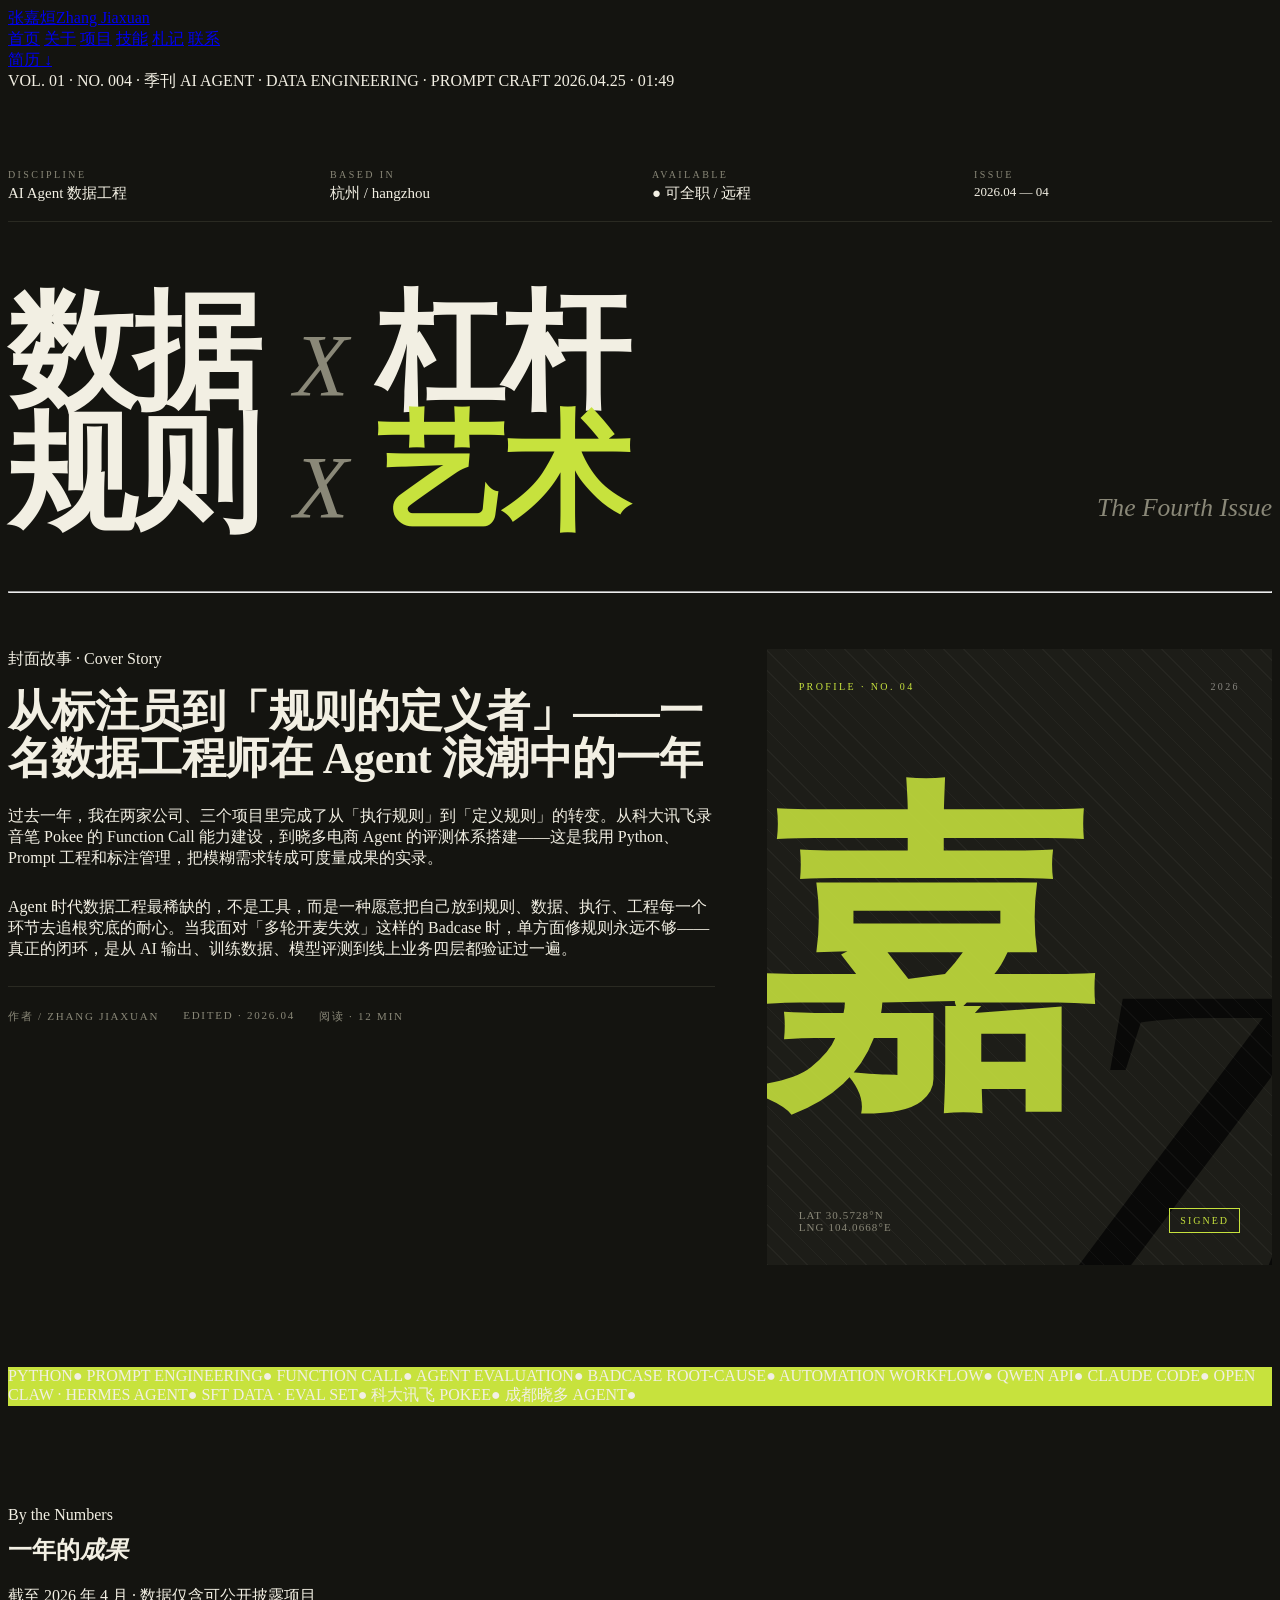
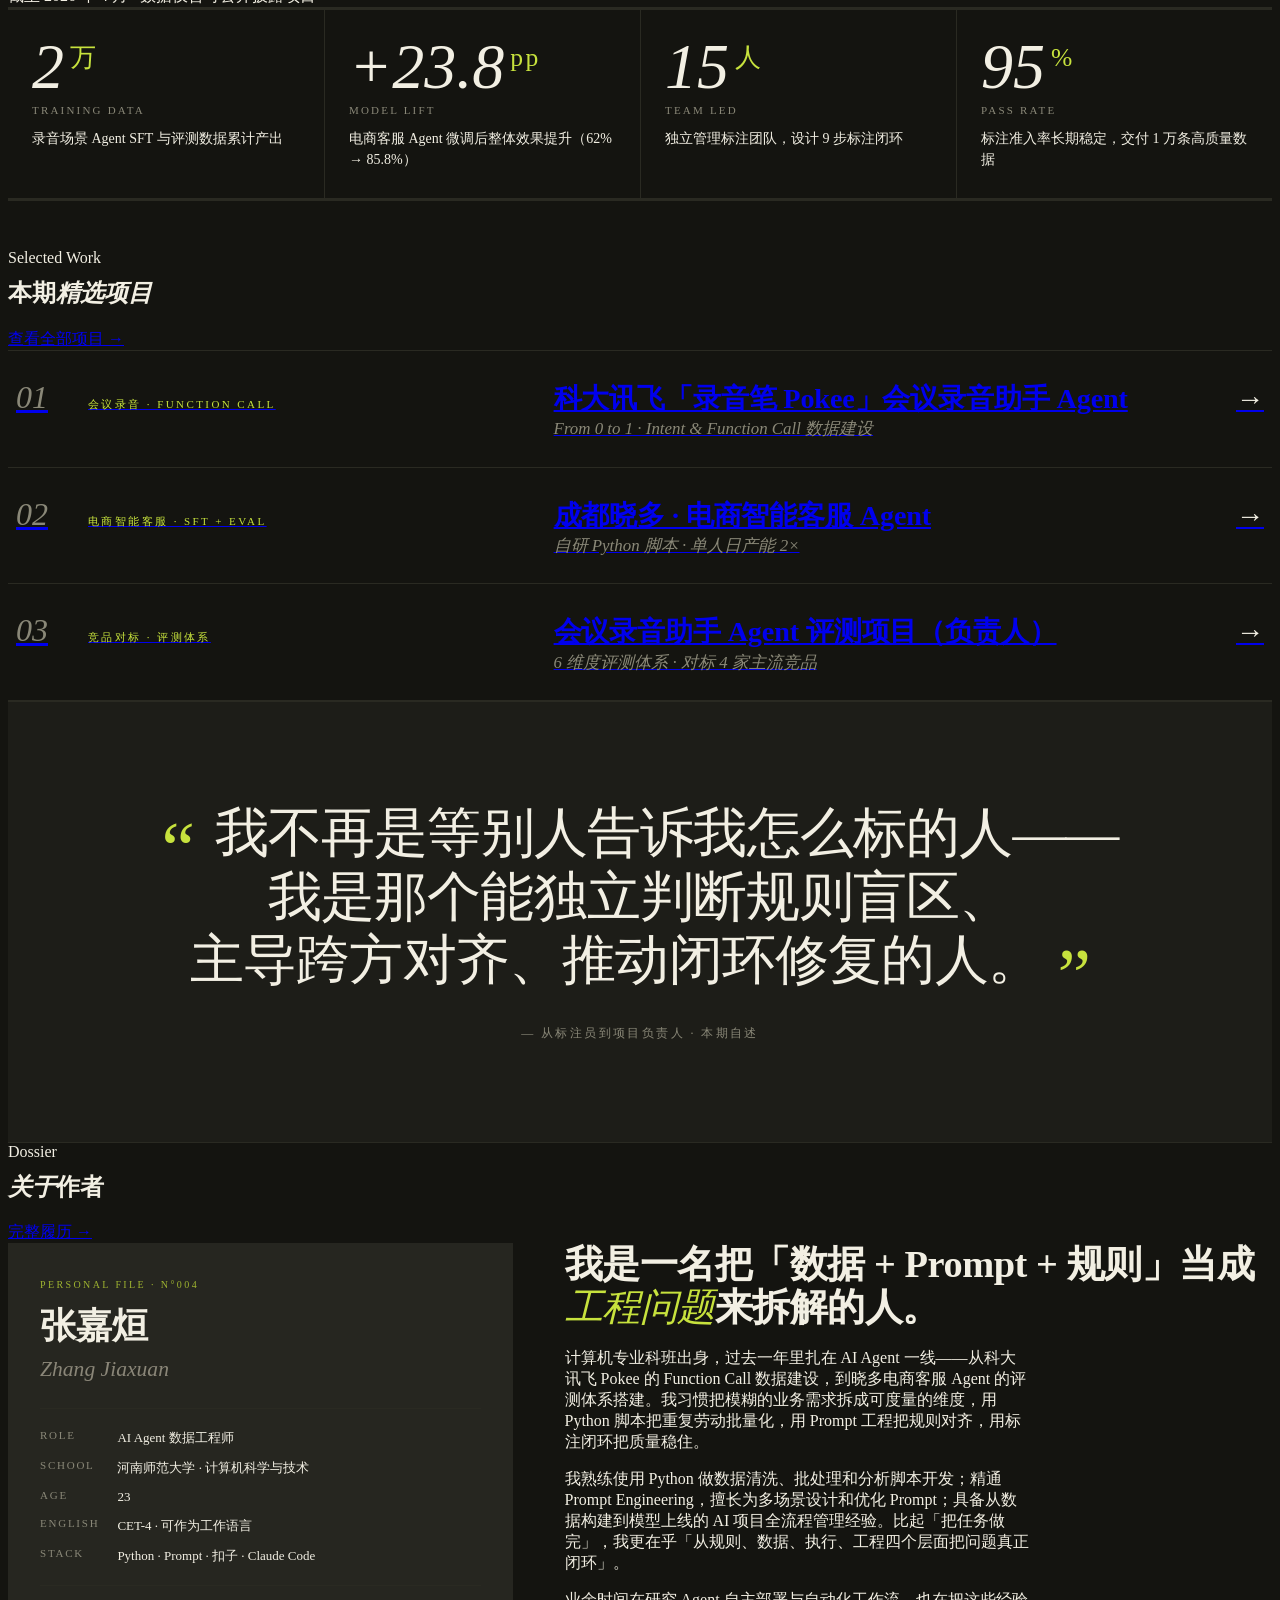
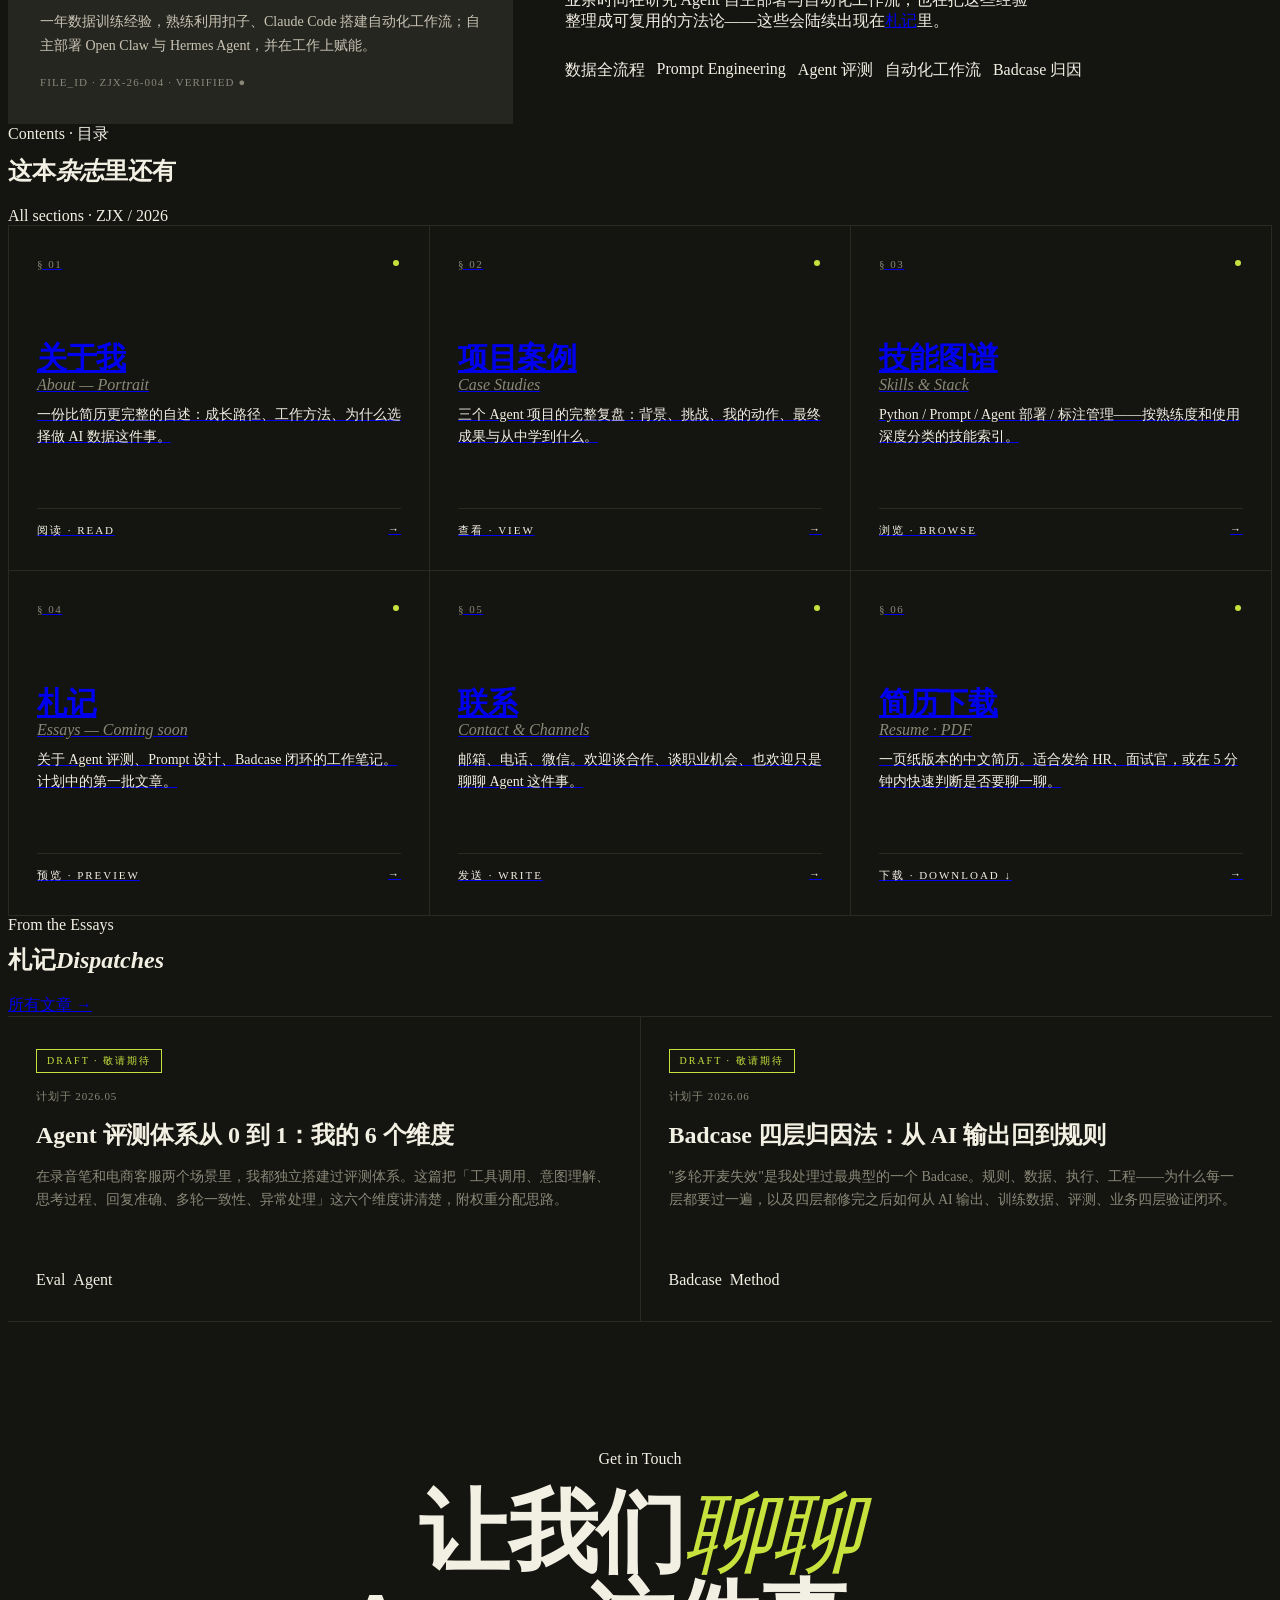
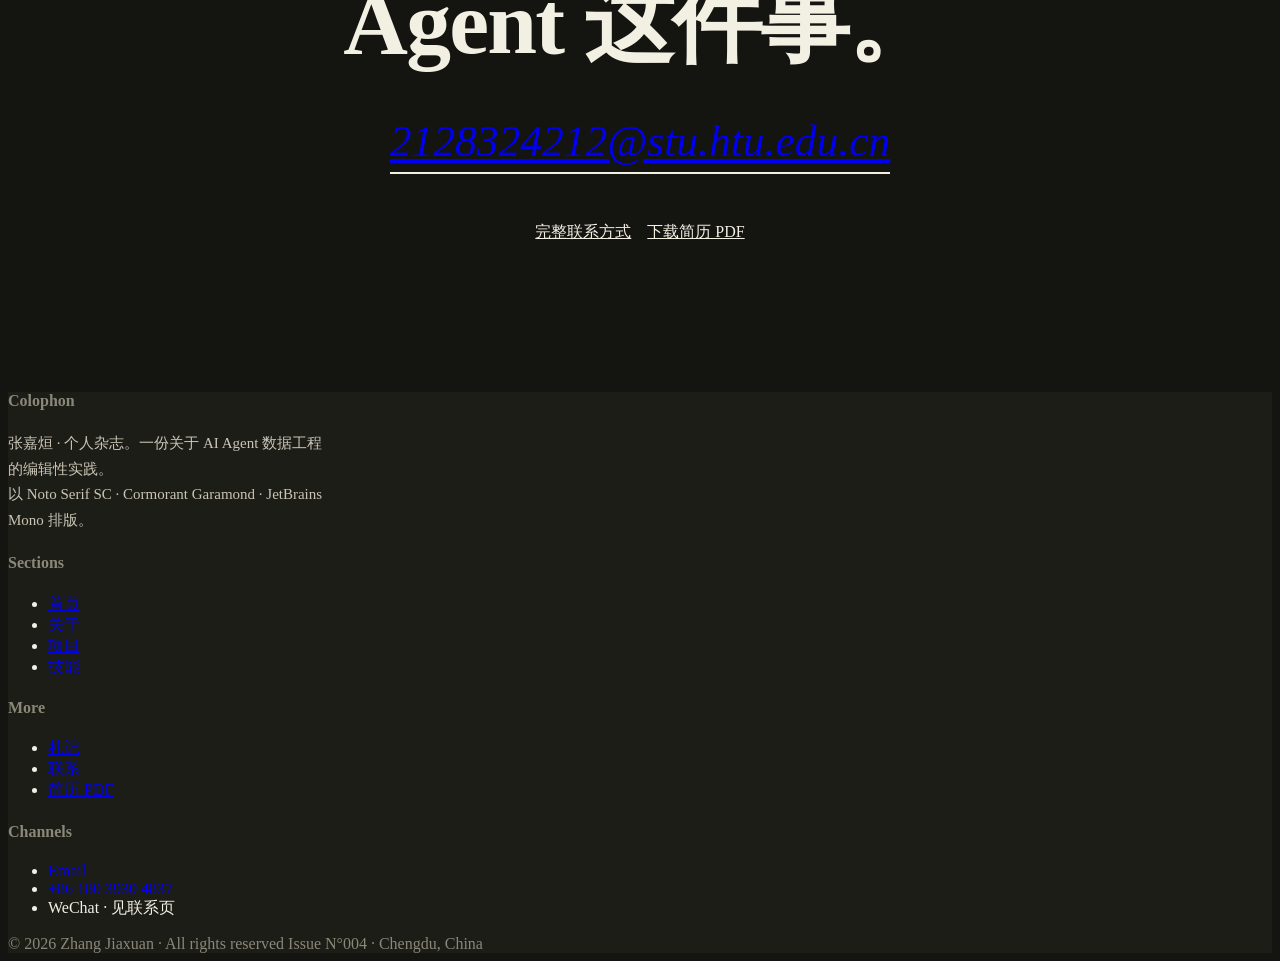
==== index.html @ 05a73923 "first commit" ====
<!DOCTYPE html><html data-src-ver="daa9449d" lang="zh-CN"><head>


<meta charset="UTF-8">
<meta name="viewport" content="width=device-width, initial-scale=1.0">
<title>张嘉烜 · ZHANG JIAXUAN — AI Agent 数据工程师</title>
<link rel="stylesheet" href="shared/site.css">
<!-- Extra font weights & a press-style condensed for the "Press" typographic mood -->
<link rel="preconnect" href="https://fonts.googleapis.com">
<link href="https://fonts.googleapis.com/css2?family=Oswald:wght@400;500;600;700&amp;family=Playfair+Display:ital,wght@0,400;0,600;0,800;0,900;1,400;1,600&amp;display=swap" rel="stylesheet">
<style>
  /* ===== Tweakable theme modes ===== */

  /* Palettes — rebind --accent, --paper, --paper-2, --ink via body[data-palette] */
  body[data-palette="vermilion"] { --accent: #c8422a; --accent-ink:#8a2a17; --paper:#f4f0e8; --paper-2:#ebe5d7; --paper-3:#dfd7c4; --ink:#111110; --rule:#1a1a18; --muted:#6b6658; }
  body[data-palette="cobalt"]    { --accent: #1e45b8; --accent-ink:#122a7a; --paper:#f1efe9; --paper-2:#e5e3db; --paper-3:#d6d3c8; --ink:#0e1020; --rule:#1a1d30; --muted:#5f6170; }
  body[data-palette="chartreuse"]{ --accent: #c7e23d; --accent-ink:#9eb330; --paper:#141410; --paper-2:#1d1d18; --paper-3:#262620; --ink:#f2efe3; --rule:#2a2a22; --muted:#8a8878; }
  body[data-palette="sepia"]     { --accent: #a06a2c; --accent-ink:#6f471b; --paper:#efe7d6; --paper-2:#e3d9c2; --paper-3:#d6c9ac; --ink:#2a1f10; --rule:#3a2b18; --muted:#7a6a4a; }
  body[data-palette="chartreuse"] ::selection { background: var(--accent); color: var(--ink); }

  /* Chartreuse is a dark mode — flip body bg, footer, dossier-card etc */
  body[data-palette="chartreuse"] { background: var(--paper); color: var(--ink); }
  body[data-palette="chartreuse"] .masthead { background: var(--paper); border-bottom-color: var(--rule); }
  body[data-palette="chartreuse"] .issue-bar { background: var(--paper); border-bottom-color: var(--rule); }
  body[data-palette="chartreuse"] .pull-quote { background: var(--paper-2); }
  body[data-palette="chartreuse"] .ticker { background: var(--accent); color: var(--ink); }
  body[data-palette="chartreuse"] .ticker-track .dot { color: var(--ink); }
  body[data-palette="chartreuse"] .dossier-card { background: var(--paper-3); color: var(--ink); }
  body[data-palette="chartreuse"] .dossier-card .kicker { color: var(--accent-ink); }
  body[data-palette="chartreuse"] .dossier-card .meta-row { border-color: var(--rule); color: var(--ink); }
  body[data-palette="chartreuse"] .dossier-card .meta-row .k { color: var(--muted); }
  body[data-palette="chartreuse"] .dossier-card .mono-small { color: var(--muted); }
  body[data-palette="chartreuse"] .site-footer { background: var(--paper-2); color: var(--ink); border-top-color: var(--rule); }
  body[data-palette="chartreuse"] .site-footer .footer-grid h4 { color: var(--muted); }
  body[data-palette="chartreuse"] .site-footer .footer-bottom { color: var(--muted); border-top-color: var(--rule); }
  body[data-palette="chartreuse"] .feature-visual { background: var(--paper-2); color: var(--ink); }
  body[data-palette="chartreuse"] .feature-visual .bottom-meta { color: var(--muted); }
  body[data-palette="chartreuse"] .btn { border-color: var(--ink); color: var(--ink); }
  body[data-palette="chartreuse"] .btn:hover { background: var(--ink); color: var(--paper); }
  body[data-palette="chartreuse"] .tag.solid { background: var(--ink); color: var(--paper); }

  /* ===== Typographic moods ===== */
  /* editorial — default (set above), do nothing */
  body[data-type-mood="press"] {
    --serif-sc: 'Noto Serif SC','Songti SC',serif;
    --serif-en: 'Playfair Display','Times New Roman',serif;
  }
  body[data-type-mood="press"] .display,
  body[data-type-mood="press"] .headline,
  body[data-type-mood="press"] .section-title,
  body[data-type-mood="press"] .cover-title h1,
  body[data-type-mood="press"] .page-hero h1,
  body[data-type-mood="press"] .contact-cta h2 {
    font-weight: 900;
    letter-spacing: -0.04em;
    font-stretch: condensed;
  }
  body[data-type-mood="press"] .eyebrow,
  body[data-type-mood="press"] .nav,
  body[data-type-mood="press"] .issue-bar,
  body[data-type-mood="press"] .nav-cta,
  body[data-type-mood="press"] .btn,
  body[data-type-mood="press"] .tag,
  body[data-type-mood="press"] .mono-label,
  body[data-type-mood="press"] .ticker {
    font-family: 'Oswald', var(--sans) !important;
    font-weight: 600;
    letter-spacing: 0.16em;
  }

  body[data-type-mood="minimal"] .display,
  body[data-type-mood="minimal"] .headline,
  body[data-type-mood="minimal"] .section-title,
  body[data-type-mood="minimal"] .cover-title h1,
  body[data-type-mood="minimal"] .page-hero h1,
  body[data-type-mood="minimal"] .contact-cta h2 {
    font-weight: 300 !important;
    letter-spacing: -0.01em;
  }
  body[data-type-mood="minimal"] .sub-headline,
  body[data-type-mood="minimal"] .feature-copy h2,
  body[data-type-mood="minimal"] .dossier-copy h3,
  body[data-type-mood="minimal"] .index-card h3,
  body[data-type-mood="minimal"] .story .story-title {
    font-weight: 400 !important;
  }
  body[data-type-mood="minimal"] .body-text,
  body[data-type-mood="minimal"] .lede {
    font-weight: 300 !important;
  }
  body[data-type-mood="minimal"] .section { padding: clamp(72px,12vw,180px) 0; }
  body[data-type-mood="minimal"] .cover { padding: clamp(60px,9vw,120px) 0 clamp(72px,10vw,160px); }

  /* ===== Cover drama levels ===== */
  /* 'loud' = defaults. 'hushed' mutes the giant 嘉, simpler cover visual. */
  body[data-drama="hushed"] .feature-visual .cn-char { opacity: 0.18; font-size: clamp(100px, 18vw, 240px); }
  body[data-drama="hushed"] .feature-visual .giant-initial { display: none; }
  body[data-drama="hushed"] .ticker-track { animation-duration: 90s; }
  body[data-drama="hushed"] .drop-cap::first-letter { font-size: 3.4em; color: var(--ink); padding: 8px 10px 0 0; }
  body[data-drama="hushed"] .pull-quote blockquote { font-weight: 400; font-size: clamp(26px,3.2vw,48px); }
  body[data-drama="hushed"] .cover-title h1 { font-size: clamp(44px, 8vw, 130px); font-weight: 700; }

  /* 'operatic' = crank the visual volume */
  body[data-drama="operatic"] .feature-visual .cn-char { font-size: clamp(180px, 34vw, 420px); opacity: 1; color: var(--accent); }
  body[data-drama="operatic"] .feature-visual .giant-initial { font-size: clamp(260px, 50vw, 560px); color: var(--accent); mix-blend-mode: screen; }
  body[data-drama="operatic"] .cover-title h1 { font-size: clamp(64px, 12vw, 220px); letter-spacing: -0.03em; font-weight: 900; }
  body[data-drama="operatic"] .display, body[data-drama="operatic"] .headline {  letter-spacing: -0.03em; }
  body[data-drama="operatic"] .ticker { background: var(--accent); color: var(--ink); }
  body[data-drama="operatic"] .ticker-track { animation-duration: 22s; }
  body[data-drama="operatic"] .ticker-track .dot { color: var(--ink); }
  body[data-drama="operatic"] .pull-quote blockquote { font-size: clamp(40px,5.4vw,88px); font-weight: 600; }
  body[data-drama="operatic"] .cover-title h1::before {
    content: '';
    display: block;
    width: 120px; height: 10px; background: var(--accent);
    margin-bottom: 24px;
  }
  body[data-drama="operatic"] .section-header .section-title::after {
    content: ' ●';
    color: var(--accent);
  }

  /* ----- Home-specific ----- */
  .cover {
    padding: clamp(32px, 6vw, 80px) 0 clamp(48px, 8vw, 120px);
    position: relative;
  }
  .cover-meta {
    display: grid;
    grid-template-columns: repeat(4, 1fr);
    gap: 24px;
    padding-bottom: 18px;
    margin-bottom: 32px;
    border-bottom: 1px solid var(--rule);
  }
  .cover-meta .cell {
    display: flex;
    flex-direction: column;
    gap: 4px;
  }
  .cover-meta .label {
    font-family: var(--sans);
    font-size: 10px;
    letter-spacing: 0.24em;
    text-transform: uppercase;
    color: var(--muted);
  }
  .cover-meta .val {
    font-family: var(--serif-sc);
    font-size: 15px;
    font-weight: 500;
  }
  .cover-meta .val.mono { font-family: var(--mono); font-size: 13px; }
  @media (max-width: 780px) {
    .cover-meta { grid-template-columns: repeat(2, 1fr); gap: 14px; }
  }

  .cover-title {
    display: grid;
    grid-template-columns: 1fr auto;
    align-items: end;
    gap: 32px;
    padding: clamp(20px, 3vw, 40px) 0 clamp(24px, 4vw, 48px);
  }
  .cover-title h1 {
    font-family: var(--serif-sc);
    font-weight: 900;
    font-size: clamp(56px, 10vw, 180px);
    line-height: 0.95;
    letter-spacing: -0.02em;
    margin: 0;
    white-space: nowrap;
  }
  .cover-title h1 .line {
    display: block;
    white-space: nowrap;
  }
  .cover-title h1 .accent-text { color: var(--accent); }
  .cover-title h1 em {
    font-family: var(--serif-en);
    font-style: italic;
    font-weight: 500;
    letter-spacing: -0.02em;
    font-size: 0.7em;
    color: var(--muted);
    padding-left: 0.06em;
  }
  .cover-title .side {
    display: flex;
    flex-direction: column;
    align-items: flex-end;
    gap: 14px;
    padding-bottom: 12px;
  }
  .cover-title .edition {
    font-family: var(--serif-en);
    font-weight: 500;
    font-style: italic;
    font-size: clamp(22px, 2vw, 36px);
    color: var(--muted);
  }
  @media (max-width: 780px) {
    .cover-title { grid-template-columns: 1fr; gap: 16px; }
    .cover-title .side { align-items: flex-start; }
  }

  .feature {
    display: grid;
    grid-template-columns: 7fr 5fr;
    gap: clamp(28px, 4vw, 64px);
    padding-top: clamp(24px, 4vw, 48px);
  }
  @media (max-width: 900px) {
    .feature { grid-template-columns: 1fr; }
  }
  .feature-visual {
    position: relative;
    aspect-ratio: 4 / 5;
    background: var(--ink);
    color: var(--paper);
    padding: 32px;
    overflow: hidden;
    display: flex;
    flex-direction: column;
    justify-content: space-between;
  }
  .feature-visual::before {
    content: '';
    position: absolute;
    inset: 0;
    background:
      repeating-linear-gradient(
        45deg,
        rgba(244, 240, 232, 0.04) 0 1px,
        transparent 1px 14px
      );
    pointer-events: none;
  }
  .feature-visual .badge {
    font-family: var(--sans);
    font-size: 10px;
    letter-spacing: 0.24em;
    text-transform: uppercase;
    color: var(--accent);
    font-weight: 500;
  }
  .feature-visual .giant-initial {
    font-family: var(--serif-en);
    font-weight: 400;
    font-style: italic;
    font-size: clamp(200px, 40vw, 460px);
    line-height: 0.78;
    letter-spacing: -0.05em;
    color: var(--paper);
    position: absolute;
    right: -20px;
    bottom: -60px;
    mix-blend-mode: difference;
    z-index: 1;
  }
  .feature-visual .cn-char {
    font-family: var(--serif-sc);
    font-weight: 900;
    font-size: clamp(140px, 28vw, 340px);
    line-height: 0.85;
    letter-spacing: -0.02em;
    color: var(--accent);
    position: absolute;
    left: -12px;
    top: 50%;
    transform: translateY(-50%);
    z-index: 0;
    opacity: 0.88;
  }
  .feature-visual .bottom-meta {
    position: relative;
    z-index: 2;
    display: flex;
    justify-content: space-between;
    align-items: flex-end;
    font-family: var(--mono);
    font-size: 11px;
    letter-spacing: 0.1em;
    color: rgba(244, 240, 232, 0.7);
  }
  .feature-visual .stamp {
    border: 1px solid var(--accent);
    color: var(--accent);
    padding: 6px 10px;
    font-family: var(--sans);
    font-size: 10px;
    letter-spacing: 0.2em;
    text-transform: uppercase;
  }

  .feature-copy .eyebrow { margin-bottom: 18px; display: block; }
  .feature-copy h2 {
    font-family: var(--serif-sc);
    font-weight: 700;
    font-size: clamp(32px, 3.4vw, 52px);
    line-height: 1.08;
    letter-spacing: -0.012em;
    margin: 0 0 24px;
  }
  .feature-copy .lede { margin-bottom: 28px; }
  .feature-copy .body-text { column-count: 1; }
  .feature-copy .byline {
    display: flex;
    gap: 24px;
    flex-wrap: wrap;
    padding-top: 22px;
    margin-top: 26px;
    border-top: 1px solid var(--rule);
    font-family: var(--sans);
    font-size: 11px;
    letter-spacing: 0.16em;
    text-transform: uppercase;
    color: var(--muted);
  }

  /* ----- Stats strip ----- */
  .stats {
    display: grid;
    grid-template-columns: repeat(4, 1fr);
    gap: 0;
    border-top: 3px solid var(--rule);
    border-bottom: 3px solid var(--rule);
  }
  .stat {
    padding: 28px 24px;
    border-left: 1px solid var(--rule);
    display: flex;
    flex-direction: column;
    gap: 8px;
  }
  .stat:first-child { border-left: 0; }
  .stat .num {
    font-family: var(--serif-en);
    font-weight: 500;
    font-style: italic;
    font-size: clamp(48px, 5vw, 84px);
    line-height: 0.9;
    color: var(--ink);
  }
  .stat .num sup {
    font-size: 0.4em;
    font-style: normal;
    font-family: var(--sans);
    font-weight: 400;
    letter-spacing: 0.1em;
    color: var(--accent);
    vertical-align: super;
    margin-left: 6px;
  }
  .stat .label {
    font-family: var(--sans);
    font-size: 11px;
    letter-spacing: 0.2em;
    text-transform: uppercase;
    color: var(--muted);
  }
  .stat .desc {
    font-family: var(--serif-sc);
    font-size: 14px;
    color: var(--ink);
    margin-top: 4px;
    line-height: 1.5;
  }
  @media (max-width: 780px) {
    .stats { grid-template-columns: repeat(2, 1fr); }
    .stat { border-left: 1px solid var(--rule); }
    .stat:nth-child(2n+1) { border-left: 0; }
    .stat:nth-child(3), .stat:nth-child(4) { border-top: 1px solid var(--rule); }
  }

  /* ----- Features list (projects preview) ----- */
  .stories .story {
    display: grid;
    grid-template-columns: auto 2fr 3fr auto;
    align-items: baseline;
    gap: 32px;
    padding: 28px 0;
    border-top: 1px solid var(--rule);
    transition: background 0.2s;
    position: relative;
  }
  .stories .story:hover { background: var(--paper-2); }
  .stories .story:hover .story-title { color: var(--accent); }
  .stories .story:last-child { border-bottom: 1px solid var(--rule); }
  .story .idx {
    font-family: var(--serif-en);
    font-style: italic;
    font-weight: 500;
    font-size: 32px;
    color: var(--muted);
    min-width: 40px;
    padding-left: 8px;
  }
  .story .cat {
    font-family: var(--sans);
    font-size: 11px;
    letter-spacing: 0.22em;
    text-transform: uppercase;
    color: var(--accent);
    font-weight: 500;
  }
  .story .story-title {
    font-family: var(--serif-sc);
    font-weight: 600;
    font-size: clamp(22px, 2.2vw, 32px);
    line-height: 1.15;
    letter-spacing: -0.005em;
    transition: color 0.2s;
  }
  .story .story-title .sub {
    display: block;
    font-family: var(--serif-en);
    font-style: italic;
    font-weight: 400;
    font-size: 0.6em;
    color: var(--muted);
    margin-top: 4px;
    letter-spacing: 0;
  }
  .story .chev {
    font-family: var(--serif-en);
    font-size: 28px;
    padding-right: 8px;
    color: var(--ink);
    transition: transform 0.3s;
  }
  .stories .story:hover .chev { transform: translateX(6px); color: var(--accent); }
  @media (max-width: 900px) {
    .stories .story { grid-template-columns: auto 1fr auto; gap: 18px; }
    .stories .story .cat { grid-column: 2; }
  }

  /* ----- Pull quote ----- */
  .pull-quote {
    padding: clamp(48px, 8vw, 100px) 0;
    border-top: 1px solid var(--rule);
    border-bottom: 1px solid var(--rule);
    background: var(--paper-2);
  }
  .pull-quote blockquote {
    max-width: 1100px;
    margin: 0 auto;
    padding: 0 var(--gutter);
    font-family: var(--serif-sc);
    font-weight: 500;
    font-size: clamp(32px, 4.2vw, 68px);
    line-height: 1.18;
    letter-spacing: -0.015em;
    text-align: center;
    text-wrap: balance;
  }
  .pull-quote blockquote::before {
    content: '“';
    font-family: var(--serif-en);
    color: var(--accent);
    font-size: 1.4em;
    line-height: 0;
    vertical-align: -0.3em;
    margin-right: 8px;
  }
  .pull-quote blockquote::after {
    content: '”';
    font-family: var(--serif-en);
    color: var(--accent);
    font-size: 1.4em;
    line-height: 0;
    vertical-align: -0.3em;
    margin-left: 4px;
  }
  .pull-quote cite {
    display: block;
    margin-top: 32px;
    text-align: center;
    font-family: var(--sans);
    font-size: 12px;
    letter-spacing: 0.2em;
    text-transform: uppercase;
    color: var(--muted);
    font-style: normal;
  }
  .pull-quote cite::before { content: '— '; }

  /* ----- Dossier / About Card ----- */
  .dossier {
    display: grid;
    grid-template-columns: 5fr 7fr;
    gap: clamp(28px, 4vw, 64px);
    align-items: start;
  }
  @media (max-width: 900px) { .dossier { grid-template-columns: 1fr; } }
  .dossier-card {
    background: var(--ink);
    color: var(--paper);
    padding: 36px 32px;
    position: relative;
  }
  .dossier-card .kicker {
    font-family: var(--sans);
    font-size: 10px;
    letter-spacing: 0.24em;
    text-transform: uppercase;
    color: var(--accent);
    margin-bottom: 18px;
  }
  .dossier-card h3 {
    font-family: var(--serif-sc);
    font-weight: 700;
    font-size: 36px;
    line-height: 1.05;
    margin: 0 0 16px;
  }
  .dossier-card .meta-row {
    display: grid;
    grid-template-columns: auto 1fr;
    gap: 12px 18px;
    padding: 20px 0;
    border-top: 1px solid #2a2a28;
    border-bottom: 1px solid #2a2a28;
    font-family: var(--sans);
    font-size: 13px;
    color: var(--paper);
    margin: 24px 0;
  }
  .dossier-card .meta-row .k {
    font-size: 11px;
    letter-spacing: 0.16em;
    text-transform: uppercase;
    color: #8a8678;
  }
  .dossier-card .mono-small {
    font-family: var(--mono);
    font-size: 11px;
    color: #8a8678;
    letter-spacing: 0.1em;
    margin-top: 18px;
  }

  .dossier-copy h3 {
    font-family: var(--serif-sc);
    font-weight: 700;
    font-size: clamp(30px, 3vw, 44px);
    line-height: 1.1;
    letter-spacing: -0.012em;
    margin: 0 0 20px;
  }
  .dossier-copy h3 em {
    font-family: var(--serif-en);
    font-style: italic;
    font-weight: 500;
    color: var(--accent);
  }
  .dossier-copy .body-text { max-width: 58ch; }
  .dossier-copy .body-text p { margin: 0 0 16px; }

  /* ----- Index grid (sections preview) ----- */
  .index-grid {
    display: grid;
    grid-template-columns: repeat(3, 1fr);
    gap: 1px;
    background: var(--rule);
    border: 1px solid var(--rule);
  }
  @media (max-width: 900px) { .index-grid { grid-template-columns: 1fr; } }
  .index-card {
    background: var(--paper);
    padding: 32px 28px;
    min-height: 280px;
    display: flex;
    flex-direction: column;
    justify-content: space-between;
    position: relative;
    transition: background 0.2s, transform 0.3s;
  }
  .index-card:hover { background: var(--paper-2); }
  .index-card .top {
    display: flex;
    justify-content: space-between;
    align-items: flex-start;
    margin-bottom: 32px;
  }
  .index-card .num-mono {
    font-family: var(--mono);
    font-size: 11px;
    letter-spacing: 0.14em;
    color: var(--muted);
  }
  .index-card .dot {
    width: 10px;
    height: 10px;
    border-radius: 50%;
    background: var(--accent);
    transform: scale(0.6);
    transition: transform 0.25s;
  }
  .index-card:hover .dot { transform: scale(1); }
  .index-card h3 {
    font-family: var(--serif-sc);
    font-weight: 700;
    font-size: 30px;
    line-height: 1.05;
    letter-spacing: -0.01em;
    margin: 0 0 10px;
  }
  .index-card h3 em {
    display: block;
    font-family: var(--serif-en);
    font-weight: 500;
    font-style: italic;
    font-size: 16px;
    color: var(--muted);
    letter-spacing: 0;
    margin-top: 4px;
  }
  .index-card p {
    font-family: var(--serif-sc);
    font-size: 14px;
    color: var(--ink);
    line-height: 1.55;
    margin: 0 0 20px;
  }
  .index-card .go {
    font-family: var(--sans);
    font-size: 11px;
    letter-spacing: 0.18em;
    text-transform: uppercase;
    color: var(--ink);
    border-top: 1px solid var(--rule);
    padding-top: 14px;
    display: flex;
    justify-content: space-between;
  }
  .index-card:hover .go { color: var(--accent); }

  /* ----- Essays/Blog teaser ----- */
  .essays {
    display: grid;
    grid-template-columns: repeat(2, 1fr);
    gap: 1px;
    background: var(--rule);
    border-top: 1px solid var(--rule);
    border-bottom: 1px solid var(--rule);
  }
  @media (max-width: 780px) { .essays { grid-template-columns: 1fr; } }
  .essay-item {
    background: var(--paper);
    padding: 32px 28px;
    display: flex;
    flex-direction: column;
    gap: 16px;
    min-height: 240px;
  }
  .essay-item .date {
    font-family: var(--mono);
    font-size: 11px;
    color: var(--muted);
    letter-spacing: 0.08em;
  }
  .essay-item h4 {
    font-family: var(--serif-sc);
    font-weight: 600;
    font-size: 24px;
    line-height: 1.25;
    margin: 0;
    letter-spacing: -0.005em;
  }
  .essay-item p {
    font-family: var(--serif-sc);
    font-size: 14px;
    color: var(--muted);
    line-height: 1.6;
    margin: 0;
    flex: 1;
  }
  .essay-item .tag-row { display: flex; gap: 8px; flex-wrap: wrap; }
  .essay-item .coming-soon {
    font-family: var(--sans);
    font-size: 10px;
    letter-spacing: 0.2em;
    text-transform: uppercase;
    color: var(--accent);
    border: 1px solid var(--accent);
    padding: 4px 10px;
    width: max-content;
  }

  /* ----- Contact CTA ----- */
  .contact-cta {
    padding: clamp(60px, 10vw, 140px) 0;
    text-align: center;
  }
  .contact-cta h2 {
    font-family: var(--serif-sc);
    font-weight: 700;
    font-size: clamp(48px, 7vw, 120px);
    line-height: 1;
    letter-spacing: -0.02em;
    margin: 0 0 16px;
    text-wrap: balance;
  }
  .contact-cta h2 em {
    font-family: var(--serif-en);
    font-style: italic;
    font-weight: 500;
    color: var(--accent);
  }
  .contact-cta .big-email {
    display: inline-block;
    font-family: var(--serif-en);
    font-style: italic;
    font-weight: 500;
    font-size: clamp(28px, 3.4vw, 48px);
    border-bottom: 2px solid var(--ink);
    padding-bottom: 6px;
    margin: 32px 0 48px;
    transition: color 0.2s, border-color 0.2s;
  }
  .contact-cta .big-email:hover { color: var(--accent); border-color: var(--accent); }
  .contact-cta .btn-row {
    display: flex;
    gap: 16px;
    justify-content: center;
    flex-wrap: wrap;
  }
</style>
</head>
<body data-palette="chartreuse" data-type-mood="editorial" data-drama="loud">

<!-- MASTHEAD -->
<header class="masthead">
  <div class="masthead-inner">
    <a href="index.html" class="brand">
      张嘉烜<span class="brand-en">Zhang Jiaxuan</span>
    </a>
    <nav class="nav hidden-mobile">
      <a href="index.html" class="active">首页</a>
      <a href="about.html">关于</a>
      <a href="projects.html">项目</a>
      <a href="skills.html">技能</a>
      <a href="blog.html">札记</a>
      <a href="contact.html">联系</a>
    </nav>
    <a class="nav-cta" href="public/resume.pdf" download="">简历 ↓</a>
  </div>
</header>

<!-- ISSUE BAR -->
<div class="issue-bar">
  <div class="issue-bar-inner">
    <span>VOL. 01 · <span class="accent">NO. 004</span> · 季刊</span>
    <span class="hidden-mobile">AI AGENT · DATA ENGINEERING · PROMPT CRAFT</span>
    <span data-clock="">2026.04.25 · 01:49</span>
  </div>
</div>

<!-- COVER -->
<section class="cover">
  <div class="wrap">

    <div class="cover-meta reveal in" data-reveal-bound="1">
      <div class="cell">
        <span class="label">Discipline</span>
        <span class="val">AI Agent 数据工程</span>
      </div>
      <div class="cell">
        <span class="label">Based in</span>
        <span class="val">杭州 / hangzhou</span>
      </div>
      <div class="cell">
        <span class="label">Available</span>
        <span class="val"><span class="accent-text">●</span> 可全职 / 远程</span>
      </div>
      <div class="cell">
        <span class="label">Issue</span>
        <span class="val mono">2026.04 — 04</span>
      </div>
    </div>

    <div class="cover-title reveal in" data-reveal-bound="1">
      <h1>
        <span class="line">数据 <em>X</em> 杠杆</span>
        <span class="line">规则 <em>X</em> <span class="accent-text">艺术</span></span>
      </h1>
      <div class="side">
        <span class="edition">The Fourth Issue</span>
      </div>
    </div>

    <hr class="rule-thick">

    <!-- FEATURE ARTICLE -->
    <div class="feature reveal in" data-reveal-bound="1">
      <div class="feature-copy">
        <span class="eyebrow">封面故事 · Cover Story</span>
        <h2>从标注员到「规则的定义者」——一名数据工程师在 Agent 浪潮中的一年</h2>
        <p class="lede">
          过去一年，我在两家公司、三个项目里完成了从「执行规则」到「定义规则」的转变。从科大讯飞录音笔 Pokee 的 Function Call 能力建设，到晓多电商 Agent 的评测体系搭建——这是我用 Python、Prompt 工程和标注管理，把模糊需求转成可度量成果的实录。
        </p>
        <p class="body-text drop-cap">
          Agent 时代数据工程最稀缺的，不是工具，而是一种愿意把自己放到规则、数据、执行、工程每一个环节去追根究底的耐心。当我面对「多轮开麦失效」这样的 Badcase 时，单方面修规则永远不够——真正的闭环，是从 AI 输出、训练数据、模型评测到线上业务四层都验证过一遍。
        </p>
        <div class="byline">
          <span>作者 / Zhang Jiaxuan</span>
          <span>Edited · 2026.04</span>
          <span>阅读 · 12 min</span>
        </div>
      </div>

      <div class="feature-visual">
        <div style="position:relative;z-index:2;display:flex;justify-content:space-between;">
          <span class="badge">Profile · No. 04</span>
          <span class="badge" style="color: rgba(244,240,232,0.5)">2026</span>
        </div>
        <span class="cn-char">嘉</span>
        <span class="giant-initial">Z</span>
        <div class="bottom-meta">
          <span>LAT 30.5728°N<br>LNG 104.0668°E</span>
          <span class="stamp">Signed</span>
        </div>
      </div>
    </div>

  </div>
</section>

<!-- TICKER -->
<div class="ticker reveal in" data-reveal-bound="1">
  <div class="ticker-track">
    <span>PYTHON</span><span class="dot">●</span>
    <span>PROMPT ENGINEERING</span><span class="dot">●</span>
    <span>FUNCTION CALL</span><span class="dot">●</span>
    <span>AGENT EVALUATION</span><span class="dot">●</span>
    <span>BADCASE ROOT-CAUSE</span><span class="dot">●</span>
    <span>AUTOMATION WORKFLOW</span><span class="dot">●</span>
    <span>QWEN API</span><span class="dot">●</span>
    <span>CLAUDE CODE</span><span class="dot">●</span>
    <span>OPEN CLAW · HERMES AGENT</span><span class="dot">●</span>
    <span>SFT DATA · EVAL SET</span><span class="dot">●</span>
    <span>科大讯飞 POKEE</span><span class="dot">●</span>
    <span>成都晓多 AGENT</span><span class="dot">●</span>
  </div>
</div>

<!-- STATS -->
<section class="wrap" style="padding-top: clamp(48px,8vw,100px); padding-bottom: clamp(24px, 4vw, 48px);">
  <div class="section-header reveal in" data-reveal-bound="1">
    <div>
      <span class="eyebrow">By the Numbers</span>
      <h2 class="section-title" style="margin-top:10px">一年的<em class="italic-serif">成果</em></h2>
    </div>
    <div class="small">截至 2026 年 4 月 · 数据仅含可公开披露项目</div>
  </div>

  <div class="stats reveal-stagger in" data-reveal-bound="1">
    <div class="stat">
      <span class="num">2<sup>万</sup></span>
      <span class="label">Training Data</span>
      <span class="desc">录音场景 Agent SFT 与评测数据累计产出</span>
    </div>
    <div class="stat">
      <span class="num">+23.8<sup>pp</sup></span>
      <span class="label">Model Lift</span>
      <span class="desc">电商客服 Agent 微调后整体效果提升（62% → 85.8%）</span>
    </div>
    <div class="stat">
      <span class="num">15<sup>人</sup></span>
      <span class="label">Team Led</span>
      <span class="desc">独立管理标注团队，设计 9 步标注闭环</span>
    </div>
    <div class="stat">
      <span class="num">95<sup>%</sup></span>
      <span class="label">Pass Rate</span>
      <span class="desc">标注准入率长期稳定，交付 1 万条高质量数据</span>
    </div>
  </div>
</section>

<!-- SELECTED WORK -->
<section class="section" style="border-top: 0;">
  <div class="wrap">
    <div class="section-header reveal in" data-reveal-bound="1">
      <div>
        <span class="eyebrow">Selected Work</span>
        <h2 class="section-title" style="margin-top:10px">本期<em class="italic-serif">精选项目</em></h2>
      </div>
      <a href="projects.html" class="link-u small">查看全部项目 →</a>
    </div>

    <div class="stories reveal-stagger in" data-reveal-bound="1">
      <a class="story" href="projects/pokee.html">
        <span class="idx">01</span>
        <span class="cat">会议录音 · Function Call</span>
        <div>
          <div class="story-title">
            科大讯飞「录音笔 Pokee」会议录音助手 Agent
            <span class="sub">From 0 to 1 · Intent &amp; Function Call 数据建设</span>
          </div>
        </div>
        <span class="chev">→</span>
      </a>
      <a class="story" href="projects/xiaoduo.html">
        <span class="idx">02</span>
        <span class="cat">电商智能客服 · SFT + Eval</span>
        <div>
          <div class="story-title">
            成都晓多 · 电商智能客服 Agent
            <span class="sub">自研 Python 脚本 · 单人日产能 2×</span>
          </div>
        </div>
        <span class="chev">→</span>
      </a>
      <a class="story" href="projects/evaluation.html">
        <span class="idx">03</span>
        <span class="cat">竞品对标 · 评测体系</span>
        <div>
          <div class="story-title">
            会议录音助手 Agent 评测项目（负责人）
            <span class="sub">6 维度评测体系 · 对标 4 家主流竞品</span>
          </div>
        </div>
        <span class="chev">→</span>
      </a>
    </div>
  </div>
</section>

<!-- PULL QUOTE -->
<section class="pull-quote reveal in" data-reveal-bound="1">
  <blockquote>
    我不再是等别人告诉我怎么标的人——<br>
    我是那个能独立判断规则盲区、<br>
    主导跨方对齐、<span class="accent-text">推动闭环修复</span>的人。
  </blockquote>
  <cite>从标注员到项目负责人 · 本期自述</cite>
</section>

<!-- DOSSIER -->
<section class="section">
  <div class="wrap">
    <div class="section-header reveal in" data-reveal-bound="1">
      <div>
        <span class="eyebrow">Dossier</span>
        <h2 class="section-title" style="margin-top:10px"><em class="italic-serif">关于</em>作者</h2>
      </div>
      <a href="about.html" class="link-u small">完整履历 →</a>
    </div>

    <div class="dossier reveal in" data-reveal-bound="1">
      <aside class="dossier-card">
        <div class="kicker">Personal File · N°004</div>
        <h3>张嘉烜<br><span style="font-family:var(--serif-en);font-style:italic;font-weight:500;font-size:0.6em;color:#8a8678;">Zhang Jiaxuan</span></h3>

        <div class="meta-row">
          <span class="k">Role</span><span>AI Agent 数据工程师</span>
          <span class="k">School</span><span>河南师范大学 · 计算机科学与技术</span>
          <span class="k">Age</span><span>23</span>
          <span class="k">English</span><span>CET-4 · 可作为工作语言</span>
          <span class="k">Stack</span><span>Python · Prompt · 扣子 · Claude Code</span>
        </div>

        <p style="font-family: var(--serif-sc); font-size: 14px; line-height: 1.7; color: #c9c4b5; margin: 0;">
          一年数据训练经验，熟练利用扣子、Claude Code 搭建自动化工作流；自主部署 Open Claw 与 Hermes Agent，并在工作上赋能。
        </p>

        <div class="mono-small">FILE_ID · ZJX-26-004 · VERIFIED ●</div>
      </aside>

      <div class="dossier-copy">
        <h3>我是一名把「数据 + Prompt + 规则」当成<em>工程问题</em>来拆解的人。</h3>
        <div class="body-text">
          <p>计算机专业科班出身，过去一年里扎在 AI Agent 一线——从科大讯飞 Pokee 的 Function Call 数据建设，到晓多电商客服 Agent 的评测体系搭建。我习惯把模糊的业务需求拆成可度量的维度，用 Python 脚本把重复劳动批量化，用 Prompt 工程把规则对齐，用标注闭环把质量稳住。</p>
          <p>我熟练使用 Python 做数据清洗、批处理和分析脚本开发；精通 Prompt Engineering，擅长为多场景设计和优化 Prompt；具备从数据构建到模型上线的 AI 项目全流程管理经验。比起「把任务做完」，我更在乎「从规则、数据、执行、工程四个层面把问题真正闭环」。</p>
          <p>业余时间在研究 Agent 自主部署与自动化工作流，也在把这些经验整理成可复用的方法论——这些会陆续出现在<a href="blog.html" class="link-u">札记</a>里。</p>
        </div>
        <div style="margin-top: 28px; display: flex; gap: 12px; flex-wrap: wrap;">
          <span class="tag">数据全流程</span>
          <span class="tag">Prompt Engineering</span>
          <span class="tag accent">Agent 评测</span>
          <span class="tag">自动化工作流</span>
          <span class="tag">Badcase 归因</span>
        </div>
      </div>
    </div>
  </div>
</section>

<!-- INDEX / NAV CARDS -->
<section class="section">
  <div class="wrap">
    <div class="section-header reveal in" data-reveal-bound="1">
      <div>
        <span class="eyebrow">Contents · 目录</span>
        <h2 class="section-title" style="margin-top:10px">这本<em class="italic-serif">杂志</em>里还有</h2>
      </div>
      <div class="small">All sections · ZJX / 2026</div>
    </div>

    <div class="index-grid reveal-stagger in" data-reveal-bound="1">
      <a class="index-card" href="about.html">
        <div class="top">
          <span class="num-mono">§ 01</span>
          <span class="dot"></span>
        </div>
        <div>
          <h3>关于我<em>About — Portrait</em></h3>
          <p>一份比简历更完整的自述：成长路径、工作方法、为什么选择做 AI 数据这件事。</p>
        </div>
        <span class="go"><span>阅读 · Read</span><span>→</span></span>
      </a>
      <a class="index-card" href="projects.html">
        <div class="top">
          <span class="num-mono">§ 02</span>
          <span class="dot"></span>
        </div>
        <div>
          <h3>项目案例<em>Case Studies</em></h3>
          <p>三个 Agent 项目的完整复盘：背景、挑战、我的动作、最终成果与从中学到什么。</p>
        </div>
        <span class="go"><span>查看 · View</span><span>→</span></span>
      </a>
      <a class="index-card" href="skills.html">
        <div class="top">
          <span class="num-mono">§ 03</span>
          <span class="dot"></span>
        </div>
        <div>
          <h3>技能图谱<em>Skills &amp; Stack</em></h3>
          <p>Python / Prompt / Agent 部署 / 标注管理——按熟练度和使用深度分类的技能索引。</p>
        </div>
        <span class="go"><span>浏览 · Browse</span><span>→</span></span>
      </a>
      <a class="index-card" href="blog.html">
        <div class="top">
          <span class="num-mono">§ 04</span>
          <span class="dot"></span>
        </div>
        <div>
          <h3>札记<em>Essays — Coming soon</em></h3>
          <p>关于 Agent 评测、Prompt 设计、Badcase 闭环的工作笔记。计划中的第一批文章。</p>
        </div>
        <span class="go"><span>预览 · Preview</span><span>→</span></span>
      </a>
      <a class="index-card" href="contact.html">
        <div class="top">
          <span class="num-mono">§ 05</span>
          <span class="dot"></span>
        </div>
        <div>
          <h3>联系<em>Contact &amp; Channels</em></h3>
          <p>邮箱、电话、微信。欢迎谈合作、谈职业机会、也欢迎只是聊聊 Agent 这件事。</p>
        </div>
        <span class="go"><span>发送 · Write</span><span>→</span></span>
      </a>
      <a class="index-card" href="public/resume.pdf" download="">
        <div class="top">
          <span class="num-mono">§ 06</span>
          <span class="dot"></span>
        </div>
        <div>
          <h3>简历下载<em>Resume · PDF</em></h3>
          <p>一页纸版本的中文简历。适合发给 HR、面试官，或在 5 分钟内快速判断是否要聊一聊。</p>
        </div>
        <span class="go"><span>下载 · Download ↓</span><span>→</span></span>
      </a>
    </div>
  </div>
</section>

<!-- ESSAYS -->
<section class="section">
  <div class="wrap">
    <div class="section-header reveal in" data-reveal-bound="1">
      <div>
        <span class="eyebrow">From the Essays</span>
        <h2 class="section-title" style="margin-top:10px">札记<em class="italic-serif">Dispatches</em></h2>
      </div>
      <a href="blog.html" class="link-u small">所有文章 →</a>
    </div>

    <div class="essays reveal-stagger in" data-reveal-bound="1">
      <article class="essay-item">
        <span class="coming-soon">Draft · 敬请期待</span>
        <span class="date">计划于 2026.05</span>
        <h4>Agent 评测体系从 0 到 1：我的 6 个维度</h4>
        <p>在录音笔和电商客服两个场景里，我都独立搭建过评测体系。这篇把「工具调用、意图理解、思考过程、回复准确、多轮一致性、异常处理」这六个维度讲清楚，附权重分配思路。</p>
        <div class="tag-row"><span class="tag">Eval</span><span class="tag">Agent</span></div>
      </article>
      <article class="essay-item">
        <span class="coming-soon">Draft · 敬请期待</span>
        <span class="date">计划于 2026.06</span>
        <h4>Badcase 四层归因法：从 AI 输出回到规则</h4>
        <p>"多轮开麦失效"是我处理过最典型的一个 Badcase。规则、数据、执行、工程——为什么每一层都要过一遍，以及四层都修完之后如何从 AI 输出、训练数据、评测、业务四层验证闭环。</p>
        <div class="tag-row"><span class="tag">Badcase</span><span class="tag">Method</span></div>
      </article>
    </div>
  </div>
</section>

<!-- CONTACT CTA -->
<section class="contact-cta">
  <div class="wrap reveal in" data-reveal-bound="1">
    <span class="eyebrow">Get in Touch</span>
    <h2 style="margin-top:20px;">让我们<em>聊聊</em><br>Agent 这件事。</h2>
    <a class="big-email" href="mailto:2128324212@stu.htu.edu.cn">2128324212@stu.htu.edu.cn</a>
    <div class="btn-row">
      <a class="btn accent btn-arrow" href="contact.html">完整联系方式</a>
      <a class="btn btn-arrow" href="public/resume.pdf" download="">下载简历 PDF</a>
    </div>
  </div>
</section>

<!-- FOOTER -->
<footer class="site-footer">
  <div class="wrap">
    <div class="footer-grid">
      <div>
        <h4>Colophon</h4>
        <p style="font-family: var(--serif-sc); font-size: 15px; line-height: 1.7; color: #c9c4b5; margin: 0; max-width: 42ch;">
          张嘉烜 · 个人杂志。一份关于 AI Agent 数据工程的编辑性实践。<br>
          以 Noto Serif SC · Cormorant Garamond · JetBrains Mono 排版。
        </p>
      </div>
      <div>
        <h4>Sections</h4>
        <ul>
          <li><a href="index.html">首页</a></li>
          <li><a href="about.html">关于</a></li>
          <li><a href="projects.html">项目</a></li>
          <li><a href="skills.html">技能</a></li>
        </ul>
      </div>
      <div>
        <h4>More</h4>
        <ul>
          <li><a href="blog.html">札记</a></li>
          <li><a href="contact.html">联系</a></li>
          <li><a href="public/resume.pdf" download="">简历 PDF</a></li>
        </ul>
      </div>
      <div>
        <h4>Channels</h4>
        <ul>
          <li><a href="mailto:2128324212@stu.htu.edu.cn">Email</a></li>
          <li><a href="tel:+8618039304837">+86 180 3930 4837</a></li>
          <li>WeChat · 见联系页</li>
        </ul>
      </div>
    </div>
    <div class="footer-bottom">
      <span>© 2026 Zhang Jiaxuan · All rights reserved</span>
      <span>Issue N°004 · Chengdu, China</span>
    </div>
  </div>
</footer>

<script src="shared/site.js"></script>



</body></html>
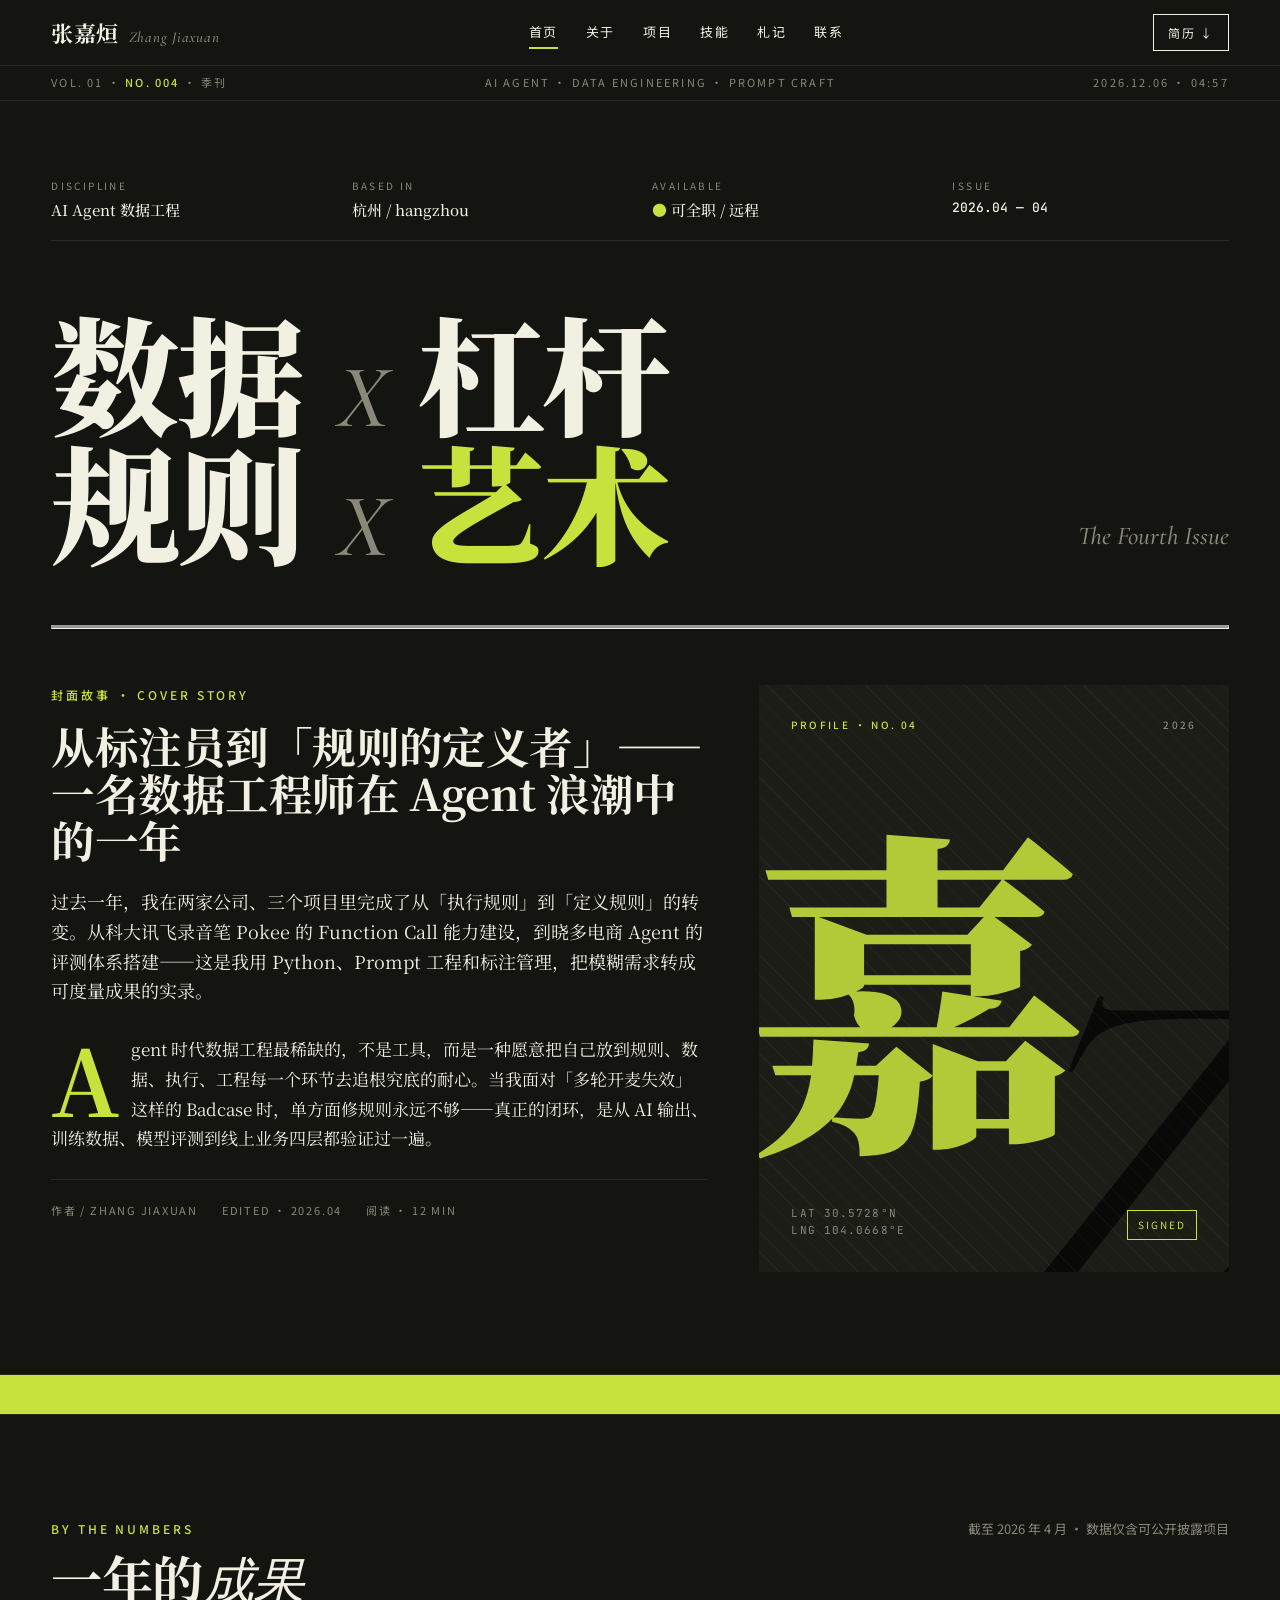
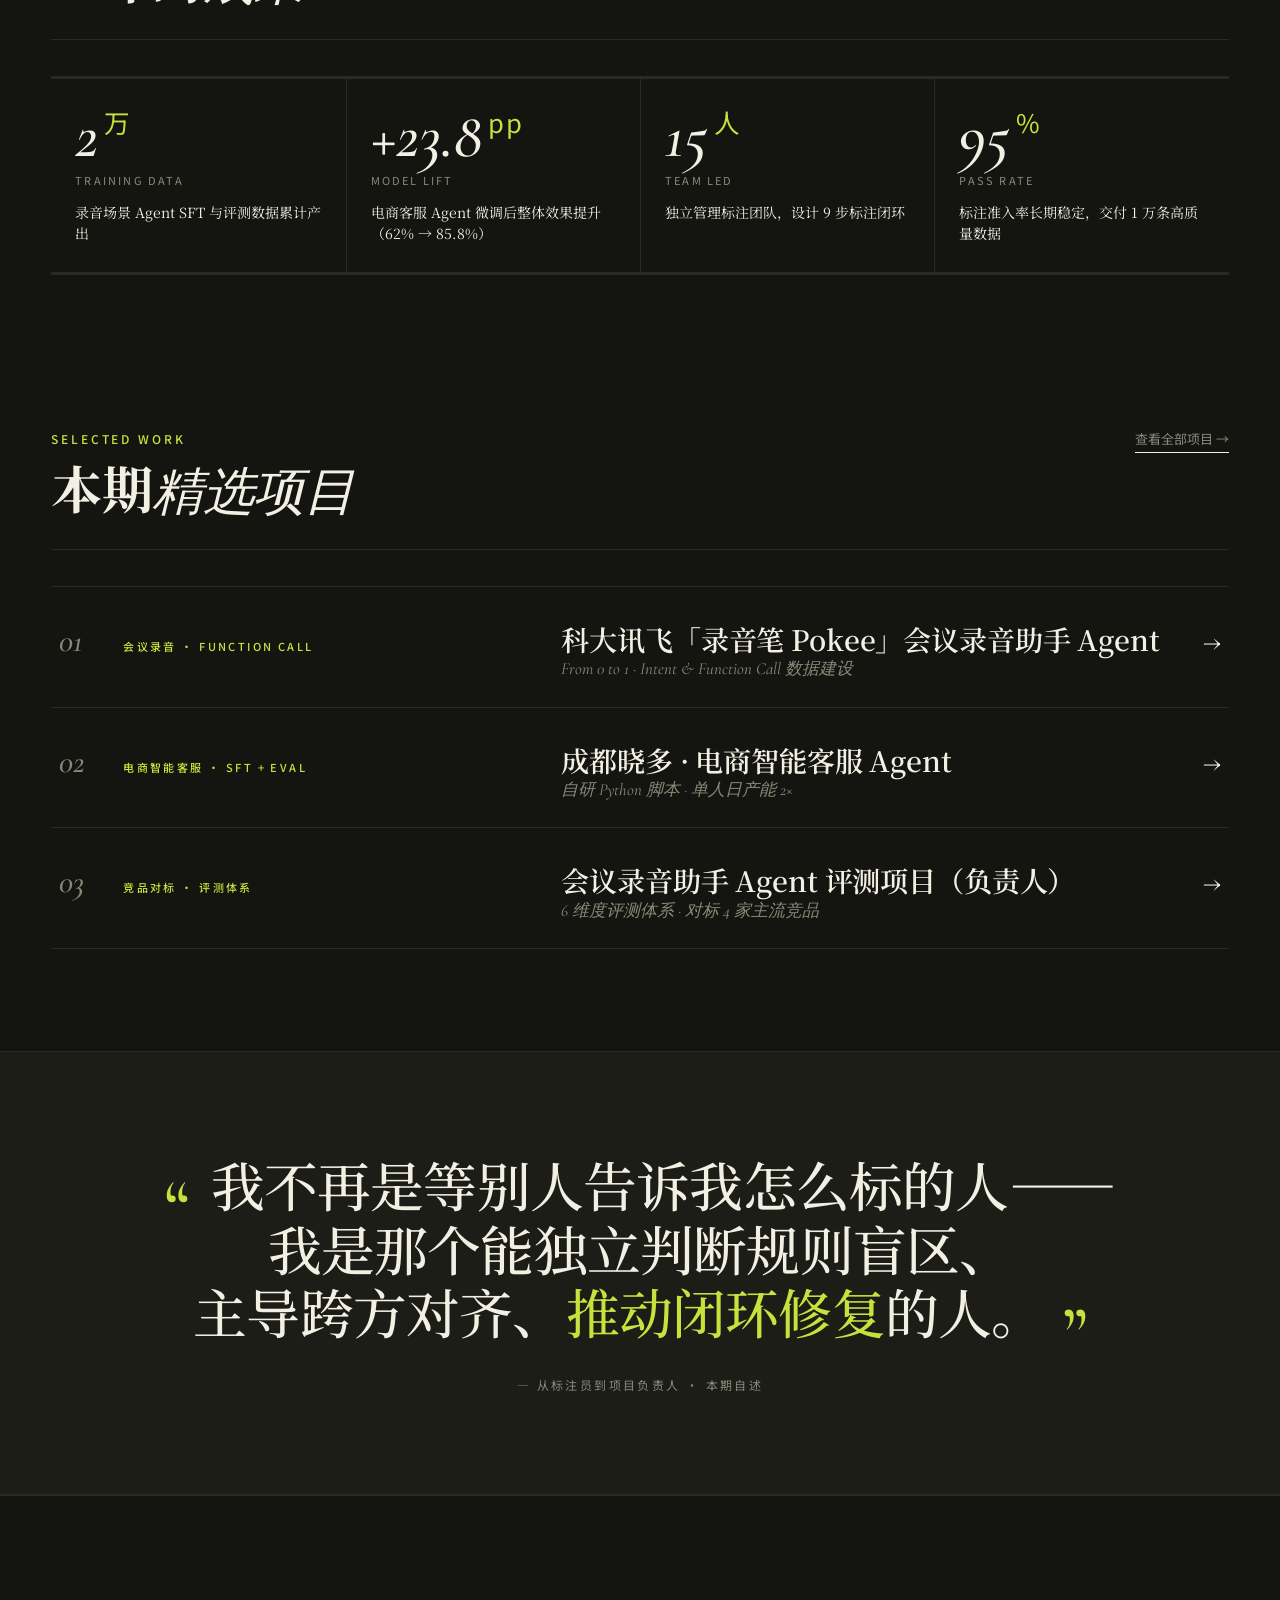
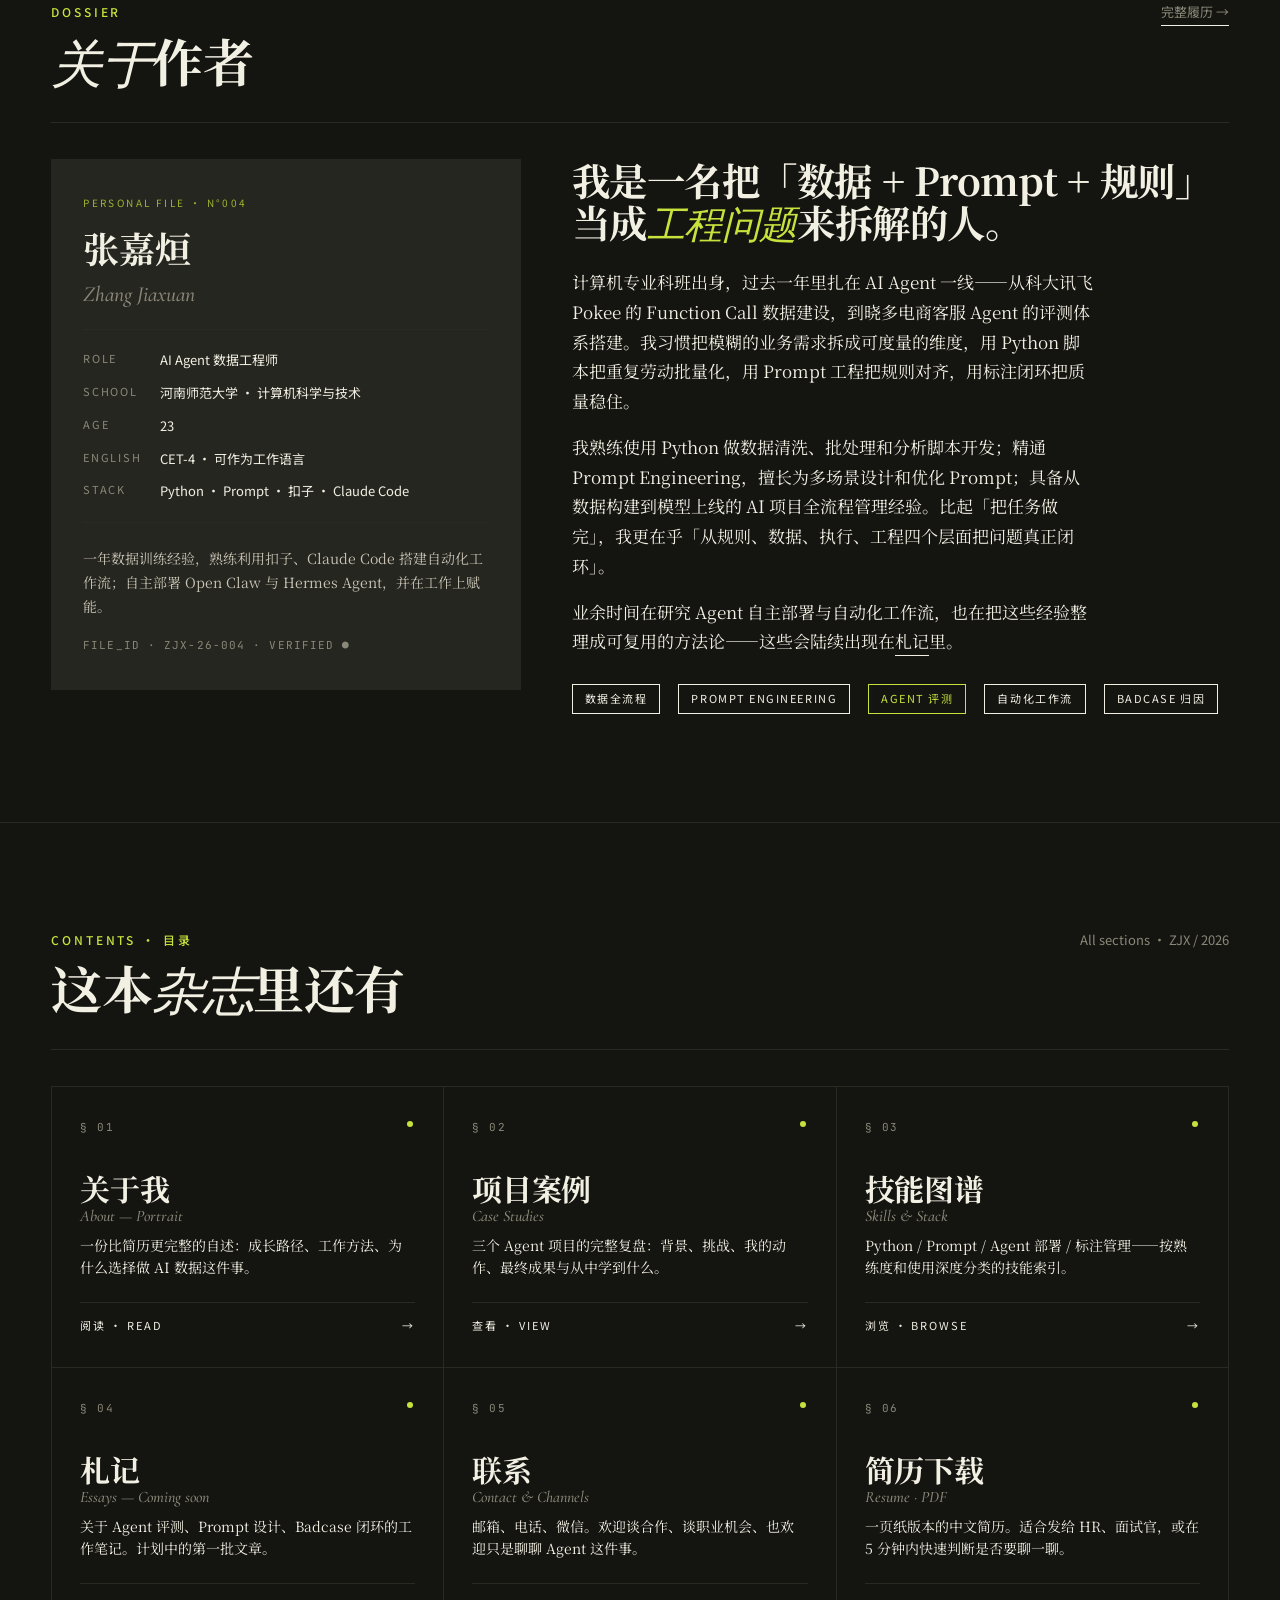
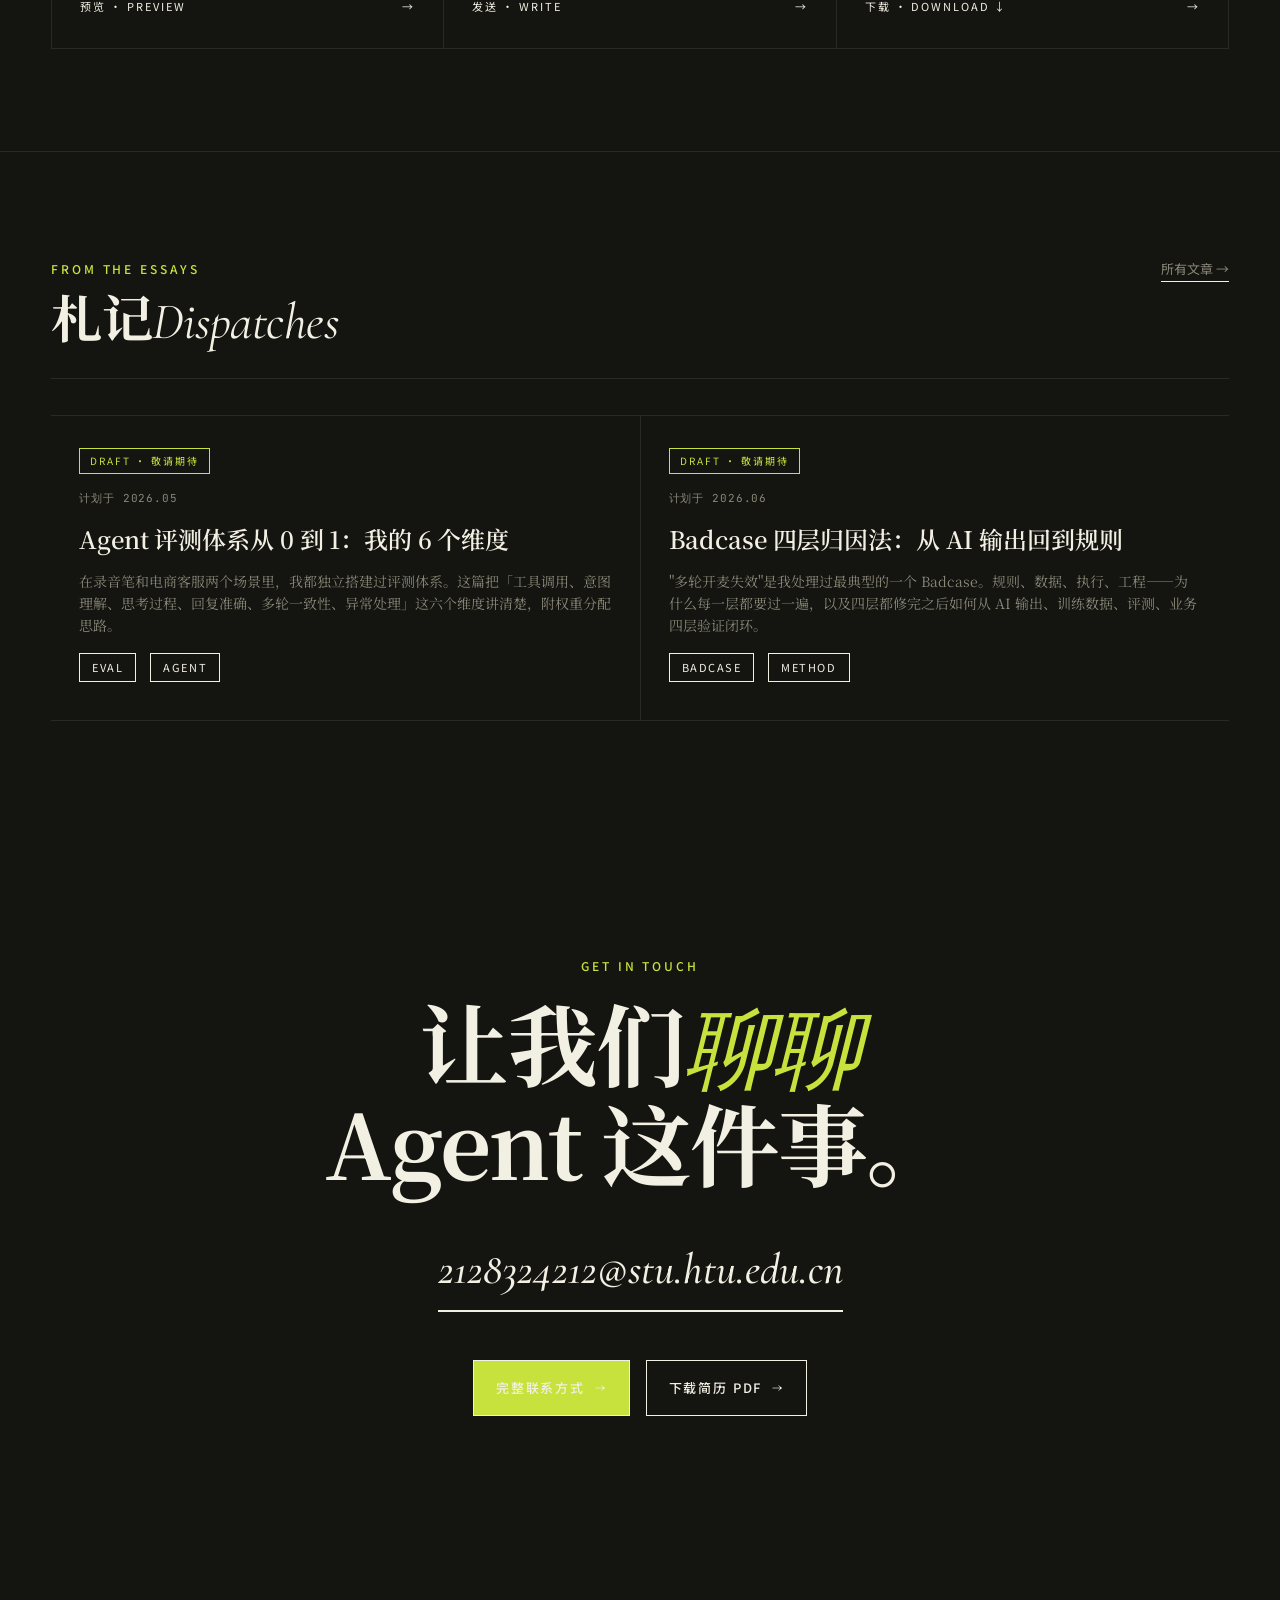
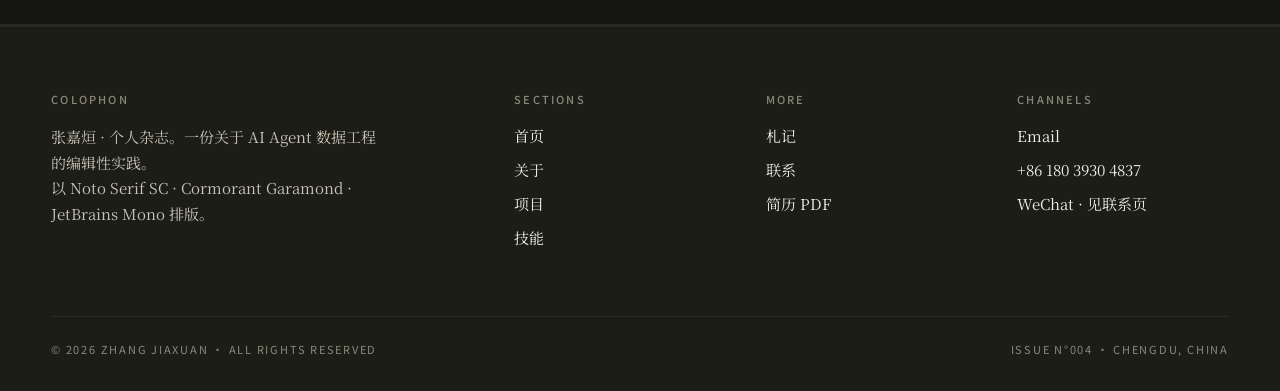
==== commit 72bf802b: "Add files via upload" ====
--- a/index.html
+++ b/index.html
@@ -6,8 +6,8 @@
 <title>张嘉烜 · ZHANG JIAXUAN — AI Agent 数据工程师</title>
 <link rel="stylesheet" href="shared/site.css">
 <!-- Extra font weights & a press-style condensed for the "Press" typographic mood -->
-<link rel="preconnect" href="https://fonts.googleapis.com">
-<link href="https://fonts.googleapis.com/css2?family=Oswald:wght@400;500;600;700&amp;family=Playfair+Display:ital,wght@0,400;0,600;0,800;0,900;1,400;1,600&amp;display=swap" rel="stylesheet">
+<link rel="preconnect" href="https://fonts.font.im">
+<link href="https://fonts.font.im/css2?family=Oswald:wght@400;500;600;700&amp;family=Playfair+Display:ital,wght@0,400;0,600;0,800;0,900;1,400;1,600&amp;display=swap" rel="stylesheet">
 <style>
   /* ===== Tweakable theme modes ===== */
 
--- a/shared/site.css
+++ b/shared/site.css
@@ -0,0 +1,453 @@
+/* =========================================================
+   张嘉烜 · 个人网站 — 编辑杂志风格 design system
+   ========================================================= */
+
+@import url('https://fonts.font.im/css2?family=Noto+Serif+SC:wght@300;400;500;600;700;900&family=Noto+Sans+SC:wght@300;400;500;700&family=JetBrains+Mono:wght@400;500&family=Cormorant+Garamond:ital,wght@0,400;0,500;0,600;0,700;1,400;1,500&display=swap');
+
+:root {
+  --ink: #111110;
+  --paper: #f4f0e8;
+  --paper-2: #ebe5d7;
+  --paper-3: #dfd7c4;
+  --muted: #6b6658;
+  --rule: #1a1a18;
+  --accent: #c8422a;
+  --accent-ink: #8a2a17;
+
+  --serif-sc: 'Noto Serif SC', 'Songti SC', 'STSong', serif;
+  --serif-en: 'Cormorant Garamond', 'Times New Roman', serif;
+  --sans: 'Noto Sans SC', -apple-system, BlinkMacSystemFont, 'Helvetica Neue', sans-serif;
+  --mono: 'JetBrains Mono', 'SF Mono', Menlo, monospace;
+
+  --max: 1320px;
+  --gutter: clamp(20px, 4vw, 56px);
+}
+
+* { box-sizing: border-box; }
+
+html, body {
+  margin: 0;
+  background: var(--paper);
+  color: var(--ink);
+  font-family: var(--serif-sc);
+  font-weight: 400;
+  -webkit-font-smoothing: antialiased;
+  text-rendering: optimizeLegibility;
+  line-height: 1.6;
+}
+
+body {
+  background-image:
+    radial-gradient(circle at 20% 10%, rgba(200, 66, 42, 0.03), transparent 40%),
+    radial-gradient(circle at 90% 80%, rgba(17, 17, 16, 0.025), transparent 40%);
+  min-height: 100vh;
+}
+
+a { color: inherit; text-decoration: none; }
+
+img { max-width: 100%; display: block; }
+
+::selection { background: var(--accent); color: var(--paper); }
+
+/* ---------- Layout ---------- */
+.wrap {
+  max-width: var(--max);
+  margin: 0 auto;
+  padding: 0 var(--gutter);
+}
+
+.rule {
+  border: 0;
+  border-top: 1px solid var(--rule);
+  margin: 0;
+}
+.rule-thick { border-top-width: 3px; }
+.rule-double {
+  border: 0;
+  border-top: 1px solid var(--rule);
+  border-bottom: 1px solid var(--rule);
+  height: 4px;
+}
+
+/* ---------- Top masthead ---------- */
+.masthead {
+  border-bottom: 1px solid var(--rule);
+  background: var(--paper);
+  position: sticky;
+  top: 0;
+  z-index: 50;
+  backdrop-filter: blur(6px);
+}
+.masthead-inner {
+  max-width: var(--max);
+  margin: 0 auto;
+  padding: 14px var(--gutter);
+  display: flex;
+  align-items: center;
+  justify-content: space-between;
+  gap: 24px;
+}
+.brand {
+  display: flex;
+  align-items: baseline;
+  gap: 10px;
+  font-family: var(--serif-sc);
+  font-weight: 700;
+  font-size: 22px;
+  letter-spacing: 0.02em;
+}
+.brand .brand-en {
+  font-family: var(--serif-en);
+  font-style: italic;
+  font-weight: 500;
+  font-size: 15px;
+  color: var(--muted);
+  letter-spacing: 0.05em;
+}
+.nav {
+  display: flex;
+  gap: 28px;
+  font-family: var(--sans);
+  font-size: 13px;
+  letter-spacing: 0.12em;
+  text-transform: uppercase;
+}
+.nav a {
+  position: relative;
+  padding: 4px 0;
+  color: var(--ink);
+  transition: color 0.2s;
+}
+.nav a:hover { color: var(--accent); }
+.nav a.active::after {
+  content: '';
+  position: absolute;
+  left: 0; right: 0; bottom: -2px;
+  height: 2px;
+  background: var(--accent);
+}
+.nav-cta {
+  font-family: var(--sans);
+  font-size: 12px;
+  letter-spacing: 0.14em;
+  text-transform: uppercase;
+  padding: 8px 14px;
+  border: 1px solid var(--ink);
+  transition: all 0.2s;
+}
+.nav-cta:hover {
+  background: var(--ink);
+  color: var(--paper);
+}
+
+/* ---------- Issue bar ---------- */
+.issue-bar {
+  border-bottom: 1px solid var(--rule);
+  background: var(--paper);
+  font-family: var(--sans);
+  font-size: 11px;
+  letter-spacing: 0.2em;
+  text-transform: uppercase;
+  color: var(--muted);
+}
+.issue-bar-inner {
+  max-width: var(--max);
+  margin: 0 auto;
+  padding: 8px var(--gutter);
+  display: flex;
+  justify-content: space-between;
+  gap: 20px;
+}
+.issue-bar .accent { color: var(--accent); font-weight: 500; }
+
+/* ---------- Typography classes ---------- */
+.eyebrow {
+  font-family: var(--sans);
+  font-size: 12px;
+  letter-spacing: 0.24em;
+  text-transform: uppercase;
+  color: var(--accent);
+  font-weight: 500;
+}
+.eyebrow.ink { color: var(--ink); }
+.eyebrow.muted { color: var(--muted); }
+
+.display {
+  font-family: var(--serif-sc);
+  font-weight: 700;
+  font-size: clamp(56px, 9vw, 140px);
+  line-height: 0.95;
+  letter-spacing: -0.02em;
+  margin: 0;
+}
+.headline {
+  font-family: var(--serif-sc);
+  font-weight: 700;
+  font-size: clamp(40px, 5.5vw, 84px);
+  line-height: 1.02;
+  letter-spacing: -0.015em;
+  margin: 0;
+}
+.sub-headline {
+  font-family: var(--serif-sc);
+  font-weight: 500;
+  font-size: clamp(26px, 3vw, 44px);
+  line-height: 1.2;
+  letter-spacing: -0.01em;
+  margin: 0;
+}
+.section-title {
+  font-family: var(--serif-sc);
+  font-weight: 700;
+  font-size: clamp(32px, 4vw, 56px);
+  line-height: 1.05;
+  letter-spacing: -0.01em;
+  margin: 0;
+}
+.lede {
+  font-family: var(--serif-sc);
+  font-weight: 400;
+  font-size: clamp(18px, 1.4vw, 22px);
+  line-height: 1.65;
+  color: var(--ink);
+}
+.body-text {
+  font-family: var(--serif-sc);
+  font-weight: 400;
+  font-size: 17px;
+  line-height: 1.75;
+  color: var(--ink);
+}
+.small {
+  font-family: var(--sans);
+  font-size: 13px;
+  line-height: 1.6;
+  color: var(--muted);
+}
+.mono-label {
+  font-family: var(--mono);
+  font-size: 12px;
+  letter-spacing: 0.06em;
+  color: var(--muted);
+}
+.number-big {
+  font-family: var(--serif-en);
+  font-weight: 500;
+  font-style: italic;
+  font-size: clamp(48px, 6vw, 96px);
+  line-height: 0.9;
+  letter-spacing: -0.01em;
+}
+.number-mono {
+  font-family: var(--mono);
+  font-weight: 500;
+  font-size: 14px;
+  color: var(--muted);
+}
+.drop-cap::first-letter {
+  font-family: var(--serif-sc);
+  font-weight: 700;
+  float: left;
+  font-size: 5.4em;
+  line-height: 0.85;
+  padding: 4px 12px 0 0;
+  color: var(--accent);
+}
+
+/* ---------- Grid helpers ---------- */
+.grid12 {
+  display: grid;
+  grid-template-columns: repeat(12, 1fr);
+  gap: 24px;
+}
+.col-4 { grid-column: span 4; }
+.col-5 { grid-column: span 5; }
+.col-6 { grid-column: span 6; }
+.col-7 { grid-column: span 7; }
+.col-8 { grid-column: span 8; }
+.col-12 { grid-column: span 12; }
+@media (max-width: 780px) {
+  .grid12 { gap: 18px; }
+  .col-4, .col-5, .col-6, .col-7, .col-8 { grid-column: span 12; }
+}
+
+/* ---------- Section helpers ---------- */
+.section {
+  padding: clamp(48px, 8vw, 120px) 0;
+  border-top: 1px solid var(--rule);
+}
+.section-header {
+  display: flex;
+  align-items: baseline;
+  justify-content: space-between;
+  gap: 24px;
+  padding-bottom: 28px;
+  margin-bottom: 36px;
+  border-bottom: 1px solid var(--rule);
+}
+@media (max-width: 780px) {
+  .section-header { flex-direction: column; align-items: flex-start; gap: 8px; }
+}
+
+/* ---------- Button ---------- */
+.btn {
+  display: inline-flex;
+  align-items: center;
+  gap: 10px;
+  padding: 14px 22px;
+  font-family: var(--sans);
+  font-size: 13px;
+  letter-spacing: 0.14em;
+  text-transform: uppercase;
+  font-weight: 500;
+  border: 1px solid var(--ink);
+  background: transparent;
+  color: var(--ink);
+  cursor: pointer;
+  transition: all 0.2s;
+}
+.btn:hover {
+  background: var(--ink);
+  color: var(--paper);
+}
+.btn.accent {
+  background: var(--accent);
+  border-color: var(--accent);
+  color: var(--paper);
+}
+.btn.accent:hover {
+  background: var(--accent-ink);
+  border-color: var(--accent-ink);
+}
+.btn-arrow::after {
+  content: '→';
+  font-family: var(--serif-en);
+  font-size: 16px;
+}
+
+/* ---------- Ticker ---------- */
+.ticker {
+  overflow: hidden;
+  white-space: nowrap;
+  border-top: 1px solid var(--rule);
+  border-bottom: 1px solid var(--rule);
+  padding: 10px 0;
+  background: var(--ink);
+  color: var(--paper);
+  font-family: var(--sans);
+  font-size: 12px;
+  letter-spacing: 0.22em;
+  text-transform: uppercase;
+}
+.ticker-track {
+  display: inline-block;
+  animation: tickerScroll 40s linear infinite;
+  padding-left: 100%;
+}
+.ticker-track span { margin: 0 28px; }
+.ticker-track .dot { color: var(--accent); margin: 0 24px; }
+@keyframes tickerScroll {
+  from { transform: translateX(0); }
+  to { transform: translateX(-100%); }
+}
+
+/* ---------- Tag pill ---------- */
+.tag {
+  display: inline-block;
+  padding: 5px 12px;
+  font-family: var(--sans);
+  font-size: 11px;
+  letter-spacing: 0.14em;
+  text-transform: uppercase;
+  border: 1px solid var(--ink);
+  color: var(--ink);
+  margin: 0 6px 6px 0;
+  background: var(--paper);
+}
+.tag.accent { border-color: var(--accent); color: var(--accent); }
+.tag.solid { background: var(--ink); color: var(--paper); }
+
+/* ---------- Footer ---------- */
+.site-footer {
+  border-top: 3px solid var(--rule);
+  background: var(--ink);
+  color: var(--paper);
+  padding: 64px 0 32px;
+  margin-top: 80px;
+}
+.site-footer .wrap { padding-left: var(--gutter); padding-right: var(--gutter); }
+.footer-grid {
+  display: grid;
+  grid-template-columns: 2fr 1fr 1fr 1fr;
+  gap: 40px;
+  margin-bottom: 56px;
+}
+@media (max-width: 780px) {
+  .footer-grid { grid-template-columns: 1fr 1fr; gap: 32px; }
+}
+.footer-grid h4 {
+  font-family: var(--sans);
+  font-size: 11px;
+  letter-spacing: 0.2em;
+  text-transform: uppercase;
+  color: #8a8678;
+  margin: 0 0 16px;
+  font-weight: 500;
+}
+.footer-grid ul { list-style: none; padding: 0; margin: 0; }
+.footer-grid ul li { margin-bottom: 10px; font-family: var(--serif-sc); font-size: 15px; }
+.footer-grid ul li a:hover { color: var(--accent); }
+
+.footer-bottom {
+  display: flex;
+  justify-content: space-between;
+  align-items: center;
+  font-family: var(--sans);
+  font-size: 11px;
+  letter-spacing: 0.16em;
+  text-transform: uppercase;
+  color: #8a8678;
+  padding-top: 24px;
+  border-top: 1px solid #2a2a28;
+}
+
+/* ---------- Reveal on scroll ---------- */
+.reveal {
+  opacity: 0;
+  transform: translateY(24px);
+  transition: opacity 0.8s cubic-bezier(0.2, 0.7, 0.2, 1), transform 0.8s cubic-bezier(0.2, 0.7, 0.2, 1);
+}
+.reveal.in {
+  opacity: 1;
+  transform: none;
+}
+.reveal-stagger > * {
+  opacity: 0;
+  transform: translateY(16px);
+  transition: opacity 0.7s cubic-bezier(0.2, 0.7, 0.2, 1), transform 0.7s cubic-bezier(0.2, 0.7, 0.2, 1);
+}
+.reveal-stagger.in > * { opacity: 1; transform: none; }
+.reveal-stagger.in > *:nth-child(1) { transition-delay: 0.05s; }
+.reveal-stagger.in > *:nth-child(2) { transition-delay: 0.12s; }
+.reveal-stagger.in > *:nth-child(3) { transition-delay: 0.19s; }
+.reveal-stagger.in > *:nth-child(4) { transition-delay: 0.26s; }
+.reveal-stagger.in > *:nth-child(5) { transition-delay: 0.33s; }
+.reveal-stagger.in > *:nth-child(6) { transition-delay: 0.4s; }
+
+/* ---------- Link with underline animation ---------- */
+.link-u {
+  position: relative;
+  padding-bottom: 2px;
+  border-bottom: 1px solid var(--ink);
+  transition: color 0.2s;
+}
+.link-u:hover { color: var(--accent); border-color: var(--accent); }
+
+/* ---------- Utility ---------- */
+.accent-text { color: var(--accent); }
+.muted-text { color: var(--muted); }
+.center { text-align: center; }
+.italic-serif { font-family: var(--serif-en); font-style: italic; font-weight: 400; }
+.uppercase { text-transform: uppercase; letter-spacing: 0.14em; }
+.hidden-mobile { display: inherit; }
+@media (max-width: 780px) { .hidden-mobile { display: none; } }
